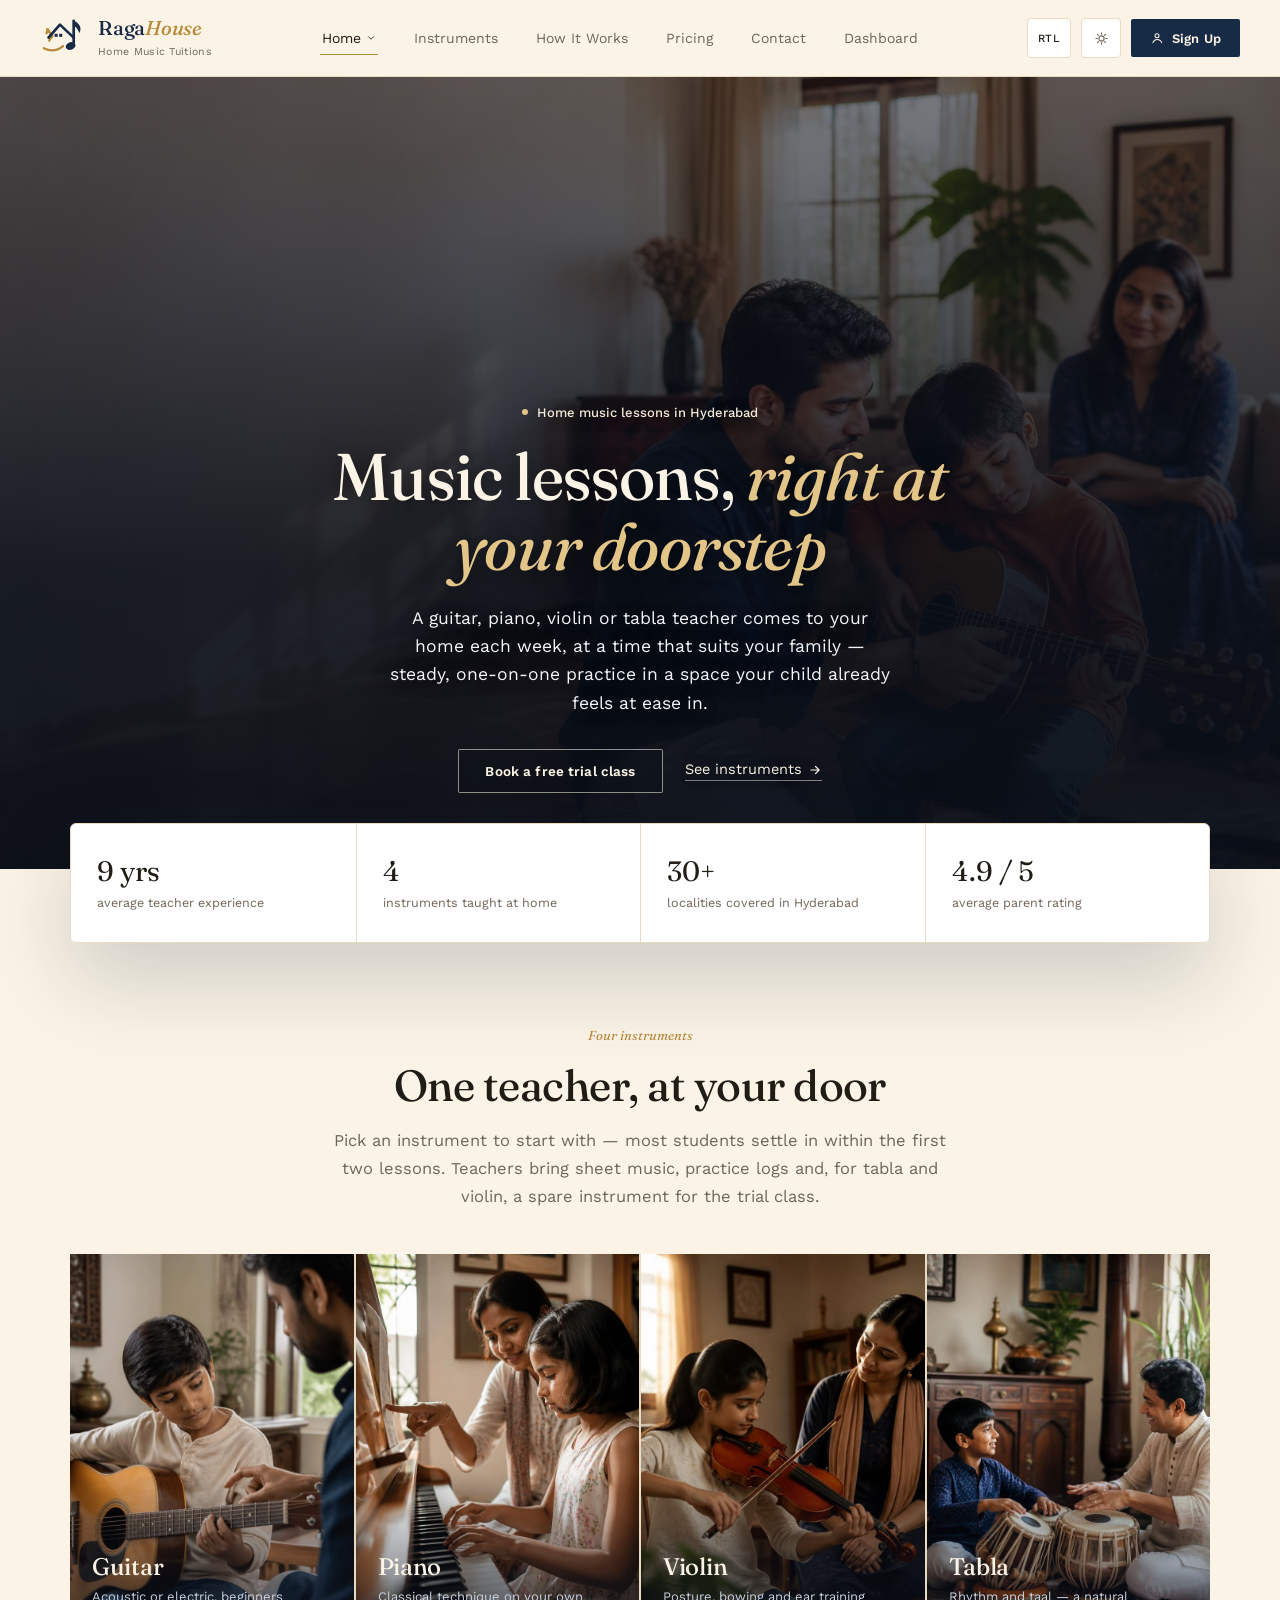
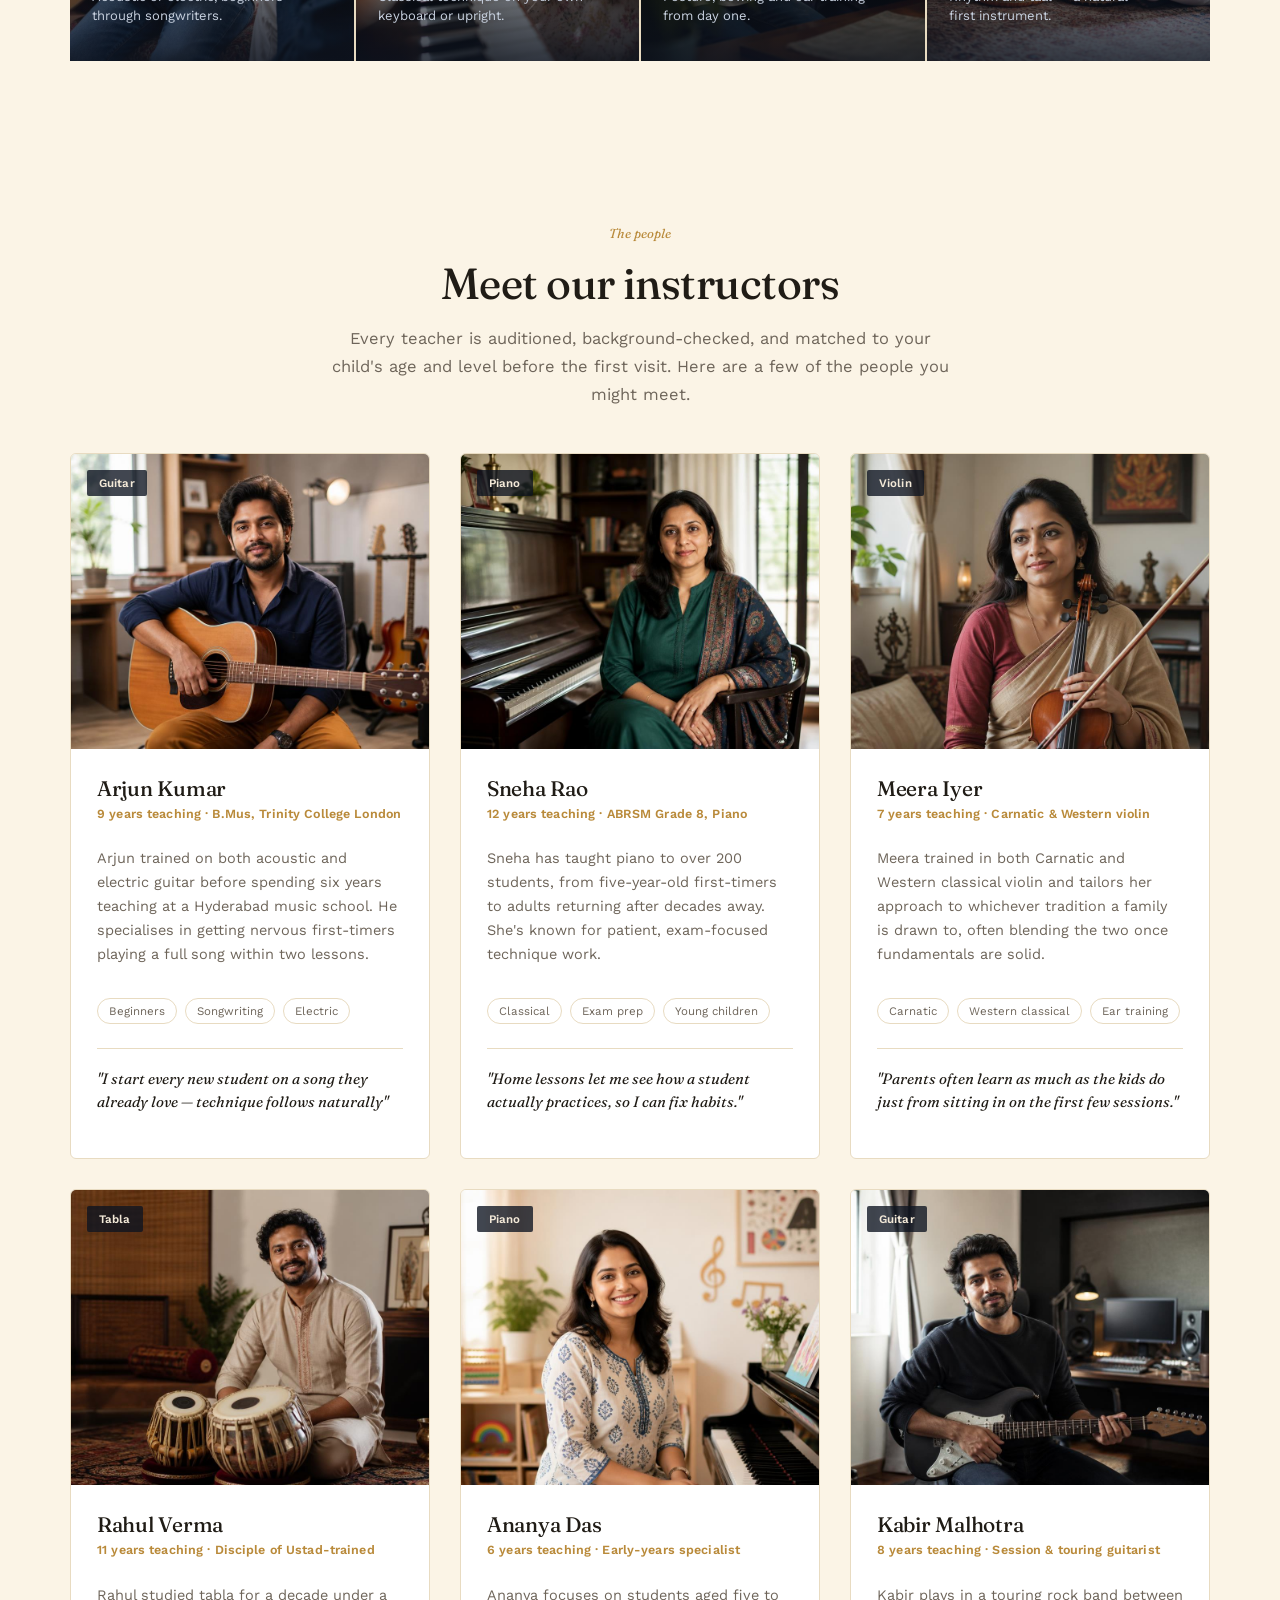
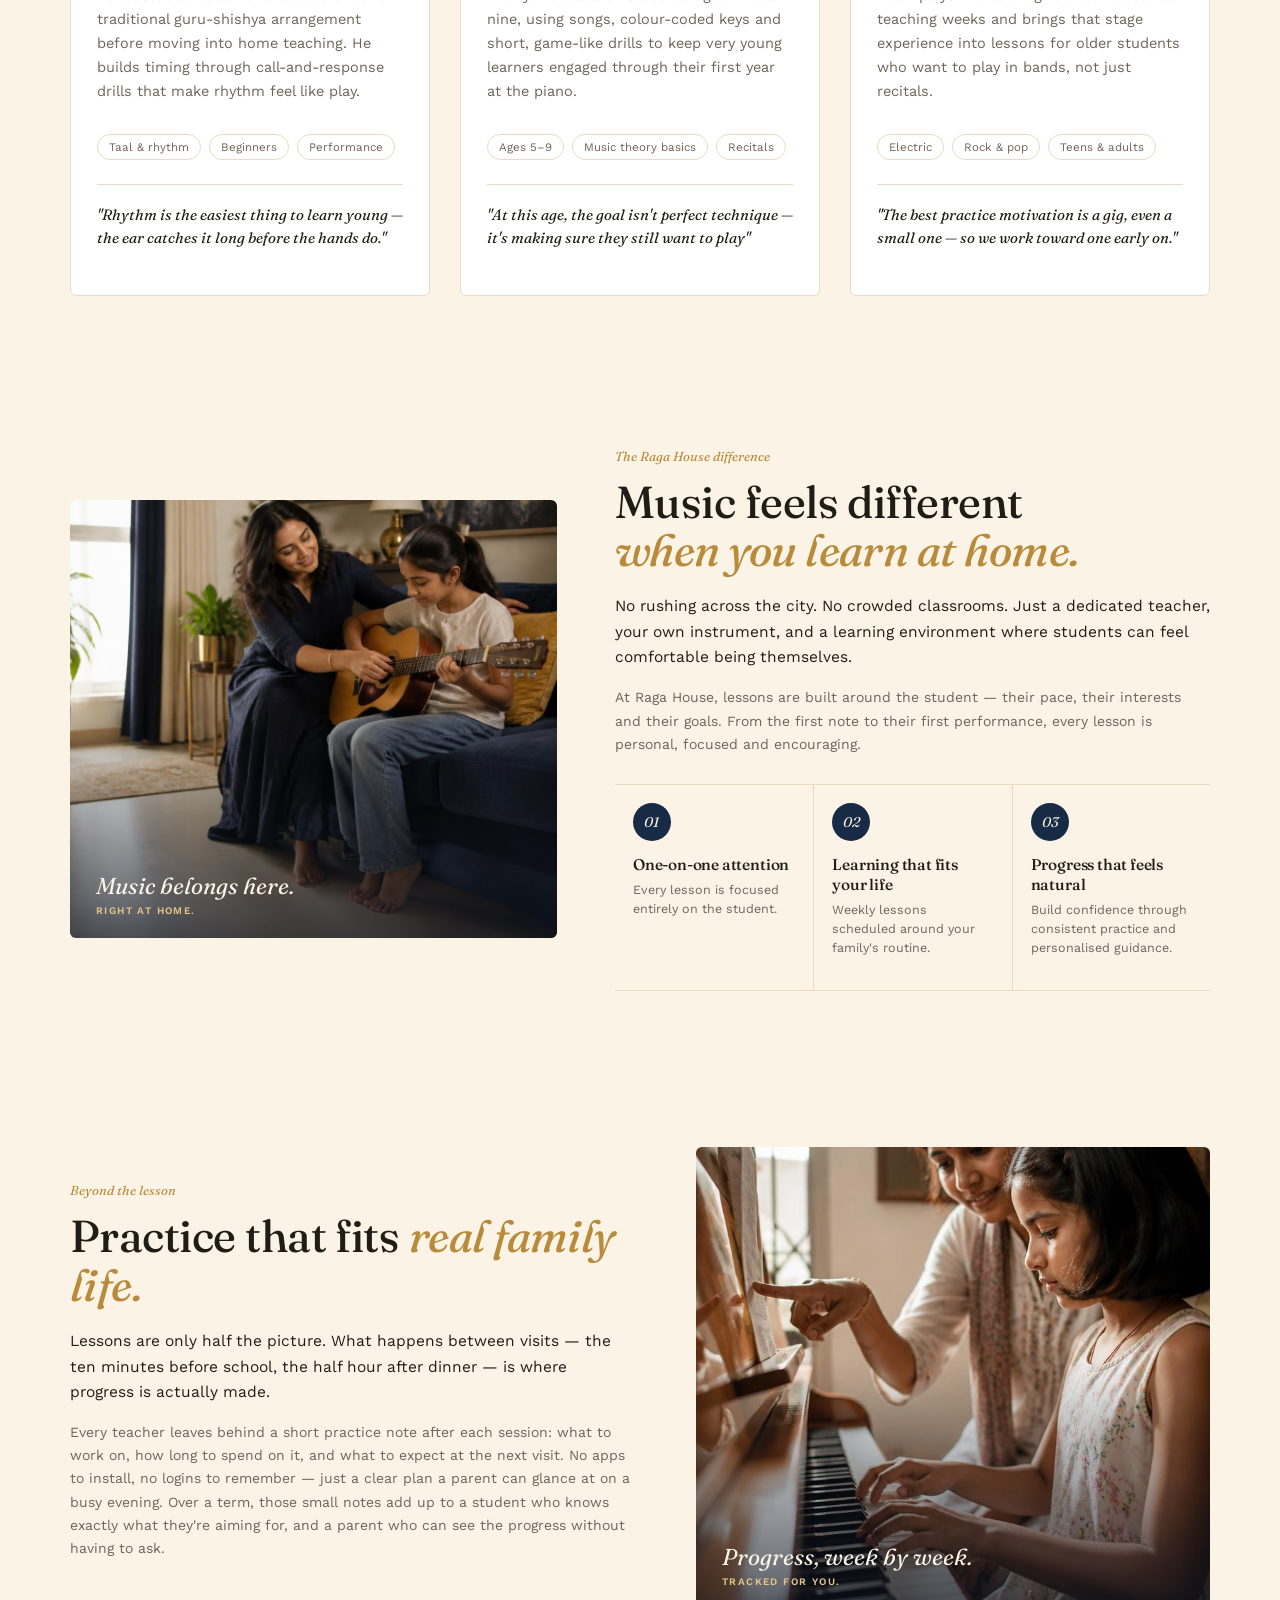
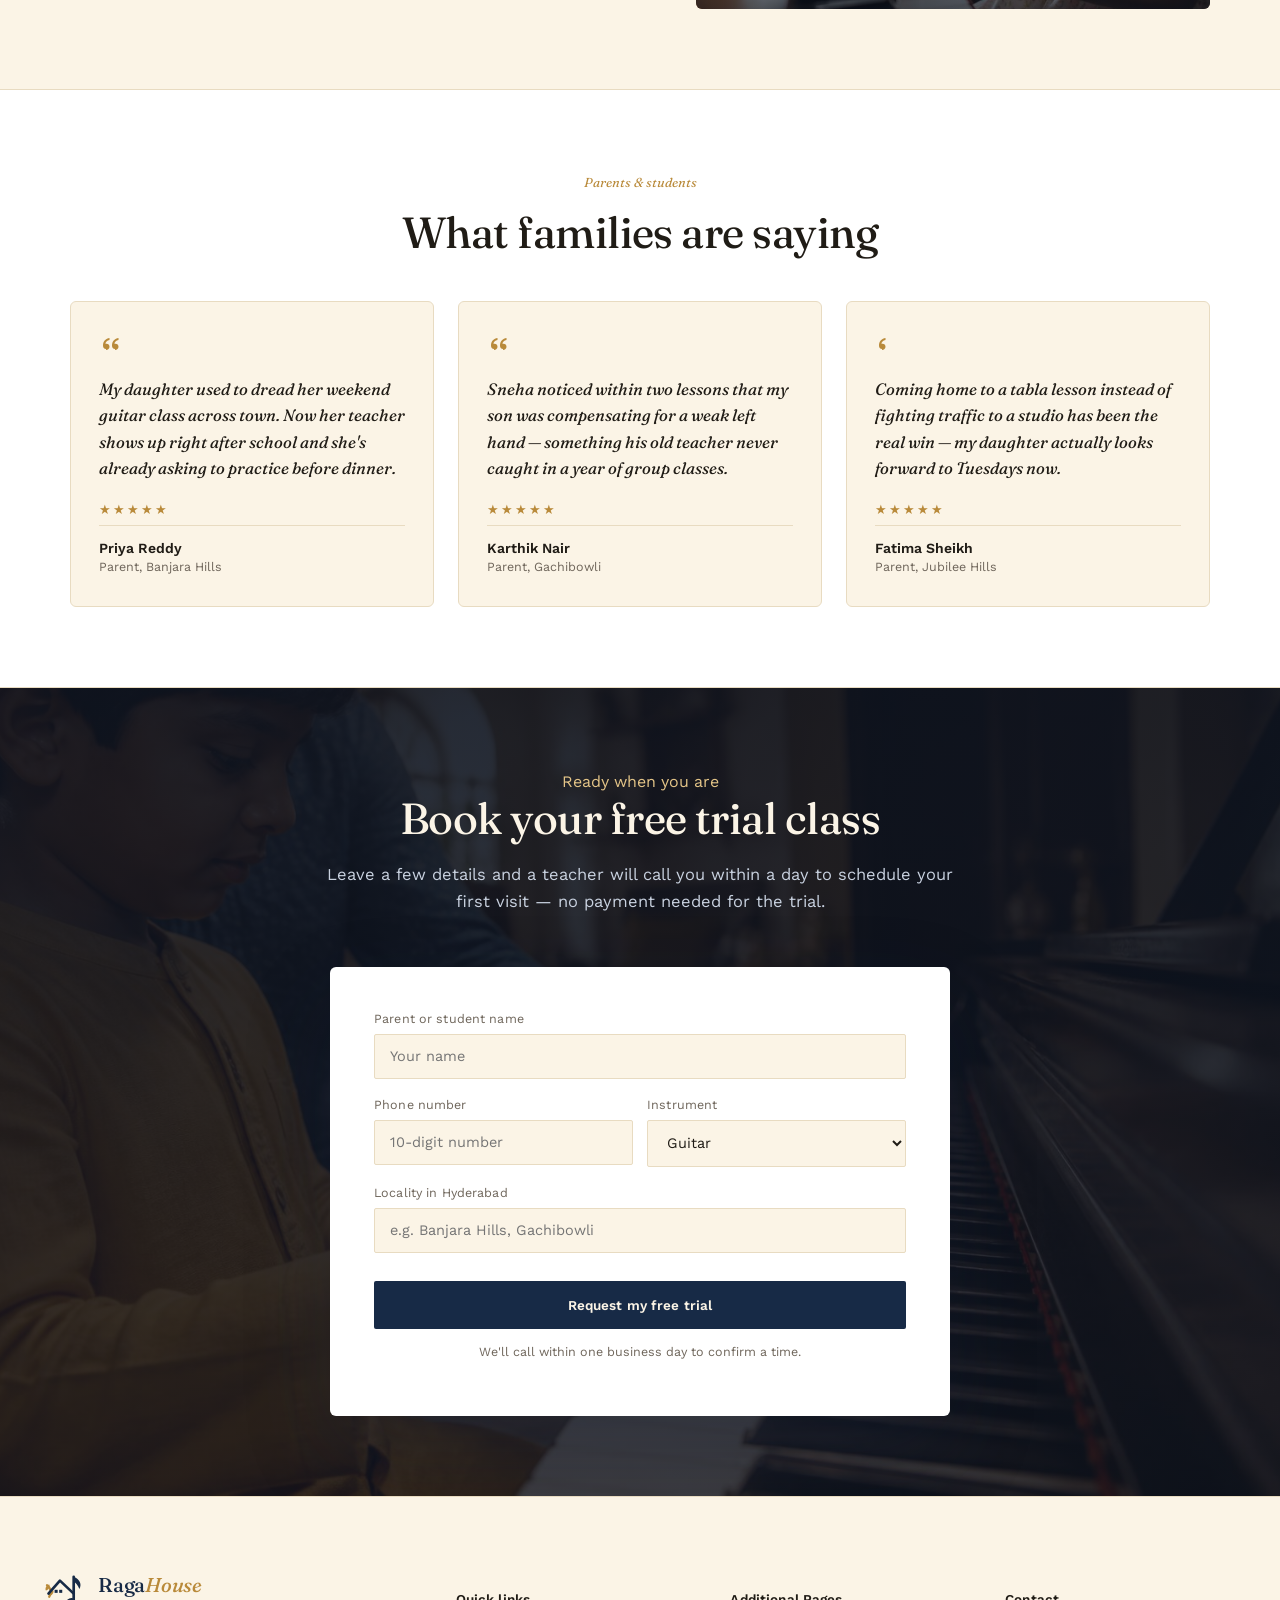
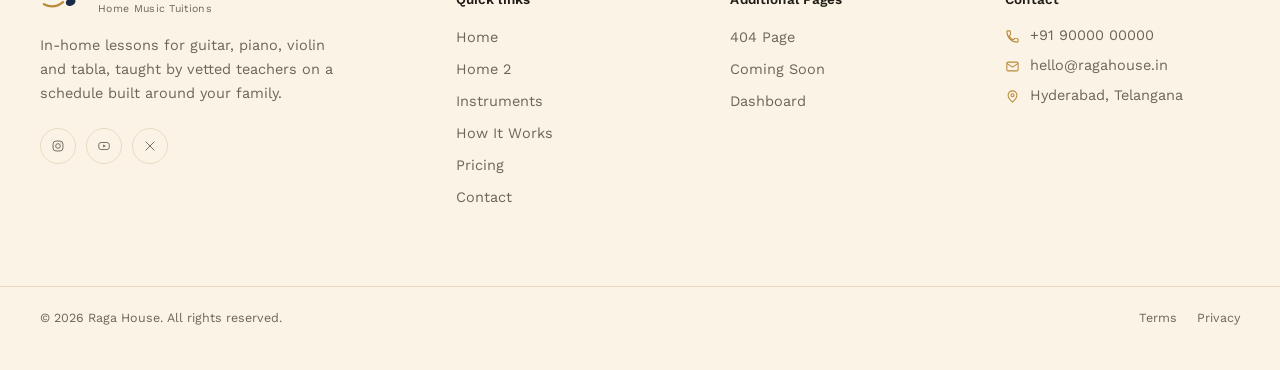
==== home/index.html @ 88575b13 "Add files via upload" ====
<!DOCTYPE html>
<html lang="en" dir="ltr" data-theme="light">
<head>
<meta charset="UTF-8">
<meta name="viewport" content="width=device-width, initial-scale=1.0">
<title>Raga House — Music Lessons, Right at Your Doorstep</title>
<meta name="description" content="Guitar, piano, violin and tabla lessons taught by vetted teachers, right at your home in Hyderabad.">
<link rel="preconnect" href="https://fonts.googleapis.com">
<link rel="preconnect" href="https://fonts.gstatic.com" crossorigin>
<link href="https://fonts.googleapis.com/css2?family=Fraunces:ital,opsz,wght@0,9..144,400;0,9..144,460;0,9..144,500;0,9..144,600;1,9..144,400;1,9..144,500&family=Work+Sans:wght@400;500;600;700&display=swap" rel="stylesheet">
<link rel="stylesheet" href="style.css">
<link rel="icon" href="data:image/svg+xml,%3Csvg xmlns='http://www.w3.org/2000/svg' viewBox='0 0 120 110'%3E%3Cpath d='M10 82c20 10 38 4 50-6' stroke='%23B98A3A' stroke-width='6' fill='none' stroke-linecap='round'/%3E%3Cpath d='M24 62c7-11 4-22-6-30' stroke='%23B98A3A' stroke-width='6' fill='none' stroke-linecap='round'/%3E%3Cpath d='M15 46c7-2 12-9 9-16-7 2-12 9-9 16z' fill='%23B98A3A'/%3E%3Cpath d='M24 60c7-1 12-7 11-14-7 1-12 7-11 14z' fill='%23B98A3A'/%3E%3Cpath d='M22 54 L52 20 L52 20' stroke='%23172A46' stroke-width='7' fill='none' stroke-linecap='round' stroke-linejoin='round'/%3E%3Cpath d='M52 20 L88 54' stroke='%23172A46' stroke-width='7' fill='none' stroke-linecap='round' stroke-linejoin='round'/%3E%3Cpath d='M88 10 V70' stroke='%23172A46' stroke-width='7' stroke-linecap='round'/%3E%3Cpath d='M88 10c16 7 22 19 15 32-4-11-11-18-15-20z' fill='%23172A46'/%3E%3Cellipse cx='80' cy='76' rx='13' ry='10' fill='%23172A46' transform='rotate(-20 80 76)'/%3E%3Crect x='38' y='44' width='8' height='8' fill='%23172A46'/%3E%3Crect x='50' y='44' width='8' height='8' fill='%23172A46'/%3E%3C/svg%3E">
</head>
<body>

<header class="site">
  <div class="wrap nav-row">
    <a href="../home/index.html" class="brand">
      <span class="brand-mark" aria-hidden="true">
        <svg viewBox="0 0 120 110" fill="none">
          <path d="M10 82c20 10 38 4 50-6" stroke="var(--logo-gold)" stroke-width="6" fill="none" stroke-linecap="round"/>
          <path d="M24 62c7-11 4-22-6-30" stroke="var(--logo-gold)" stroke-width="6" fill="none" stroke-linecap="round"/>
          <path d="M15 46c7-2 12-9 9-16-7 2-12 9-9 16z" fill="var(--logo-gold)"/>
          <path d="M24 60c7-1 12-7 11-14-7 1-12 7-11 14z" fill="var(--logo-gold)"/>
          <path d="M22 54 L52 20 L88 54" stroke="var(--logo-ink)" stroke-width="7" fill="none" stroke-linecap="round" stroke-linejoin="round"/>
          <path d="M88 10 V70" stroke="var(--logo-ink)" stroke-width="7" stroke-linecap="round"/>
          <path d="M88 10c16 7 22 19 15 32-4-11-11-18-15-20z" fill="var(--logo-ink)"/>
          <ellipse cx="80" cy="76" rx="13" ry="10" fill="var(--logo-ink)" transform="rotate(-20 80 76)"/>
          <rect x="38" y="44" width="8" height="8" fill="var(--logo-ink)"/>
          <rect x="50" y="44" width="8" height="8" fill="var(--logo-ink)"/>
        </svg>
      </span>
      <span class="brand-text">
        <span class="logo-word">Raga<em>House</em></span><br>
        <span class="brand-sub">Home Music Tuitions</span>
      </span>
    </a>

    <nav class="primary">
      <div class="nav-item">
        <a href="../home/index.html" class="active">Home
          <svg class="caret" viewBox="0 0 24 24" fill="none" stroke="currentColor" stroke-width="2"><path d="M6 9l6 6 6-6" stroke-linecap="round" stroke-linejoin="round"/></svg>
        </a>
        <div class="dropdown">
          <a href="../home/index.html" aria-current="page">Home 1</a>
          <a href="../home2/home-2.html">Home 2</a>
        </div>
      </div>
      <a href="../instruments/instruments.html">Instruments</a>
      <a href="../how-it-works/how-it-works.html">How It Works</a>
      <a href="../pricing/pricing.html">Pricing</a>
      <a href="../contact/contact.html">Contact</a>
      <a href="../dashboard/dashboard.html">Dashboard</a>
    </nav>

    <div class="nav-actions">
      <button class="btn btn-outline btn-sm" id="dir-toggle" aria-label="Toggle text direction">RTL</button>
      <button class="icon-btn" id="theme-toggle" aria-label="Toggle dark mode">
        <svg class="sun" viewBox="0 0 24 24" fill="none" stroke="currentColor" stroke-width="1.7"><circle cx="12" cy="12" r="4.2"/><path d="M12 3v2.2M12 18.8V21M21 12h-2.2M5.2 12H3M18.4 5.6l-1.5 1.5M7.1 16.9l-1.5 1.5M18.4 18.4l-1.5-1.5M7.1 7.1L5.6 5.6" stroke-linecap="round"/></svg>
        <svg class="moon" viewBox="0 0 24 24" fill="none" stroke="currentColor" stroke-width="1.7"><path d="M20 14.5A8.5 8.5 0 1 1 9.5 4a7 7 0 0 0 10.5 10.5z" stroke-linejoin="round"/></svg>
      </button>
      <a href="../signup/signup.html" class="btn btn-primary btn-sm desktop-only">
        <svg viewBox="0 0 24 24" fill="none" stroke="currentColor" stroke-width="1.8"><circle cx="12" cy="8" r="3.4"/><path d="M5 20c1.4-3.6 4.2-5.4 7-5.4S18.6 16.4 20 20" stroke-linecap="round"/></svg>
        <span class="btn-label">Sign Up</span>
      </a>
      <button class="menu-toggle" id="menu-toggle" aria-label="Open menu">
        <svg viewBox="0 0 24 24" fill="none" stroke="currentColor" stroke-width="1.6"><path d="M3 6h18M3 12h18M3 18h18" stroke-linecap="round"/></svg>
      </button>
    </div>
  </div>

  <div class="mobile-panel" id="mobile-panel">
    <details class="mobile-dropdown">
      <summary>Home</summary>
      <a href="../home/index.html">Home 1</a>
      <a href="../home2/home-2.html">Home 2</a>
    </details>
    
    <a href="../instruments/instruments.html">Instruments</a>
    <a href="../how-it-works/how-it-works.html">How It Works</a>
    <a href="../pricing/pricing.html">Pricing</a>
    <a href="../contact/contact.html">Contact</a>
    <a href="../dashboard/dashboard.html">Dashboard</a>
    <a href="../signup/signup.html" class="btn btn-primary btn-sm mobile-signup-btn">
      <svg viewBox="0 0 24 24" fill="none" stroke="currentColor" stroke-width="1.8"><circle cx="12" cy="8" r="3.4"/><path d="M5 20c1.4-3.6 4.2-5.4 7-5.4S18.6 16.4 20 20" stroke-linecap="round"/></svg>
      <span class="btn-label">Sign Up</span>
    </a>
  </div>
</header>


<section class="hero" id="top">
  <div class="hero-frame">
    <img src="images/raga-hero.jpg" alt="Music teacher giving a home lesson">
    <div class="hero-copy">
      <div class="wrap">
        <p class="eyebrow-note"><span class="dot"></span>Home music lessons in Hyderabad</p>
        <h1>Music lessons, <em>right at your doorstep</em></h1>
        <p class="lead">A guitar, piano, violin or tabla teacher comes to your home each week, at a time that suits your family — steady, one-on-one practice in a space your child already feels at ease in.</p>
        <div class="hero-ctas">
          <a href="../contact/contact.html" class="btn btn-ghost">Book a free trial class</a>
          <a href="../instruments/instruments.html" class="link-under">See instruments
            <svg viewBox="0 0 24 24" fill="none" stroke="currentColor" stroke-width="2"><path d="M5 12h14M13 6l6 6-6 6" stroke-linecap="round" stroke-linejoin="round"/></svg>
          </a>
        </div>
      </div>
    </div>
  </div>

  <div class="stats-float-wrap wrap">
    <div class="stats-float">
      <div class="stat"><div class="num">9 yrs</div><div class="lbl">average teacher experience</div></div>
      <div class="stat"><div class="num">4</div><div class="lbl">instruments taught at home</div></div>
      <div class="stat"><div class="num">30+</div><div class="lbl">localities covered in Hyderabad</div></div>
      <div class="stat"><div class="num">4.9 / 5</div><div class="lbl">average parent rating</div></div>
    </div>
  </div>
</section>


<section class="section" id="instruments">
  <div class="wrap">
    <div class="section-head center">
      <span class="eyebrow">Four instruments</span>
      <h2>One teacher, at your door</h2>
      <p>Pick an instrument to start with — most students settle in within the first two lessons. Teachers bring sheet music, practice logs and, for tabla and violin, a spare instrument for the trial class.</p>
    </div>

    <div class="instruments-grid">
      <a href="../instruments/instrument-detail.html#guitar" class="inst-card">
        <img src="images/raga-guitar.jpg" alt="Acoustic guitar lesson at home">
        <span class="inst-tag"></span>
        <span class="inst-name">
          <h3>Guitar</h3>
          <p>Acoustic or electric, beginners through songwriters.</p>
        </span>
      </a>
      <a href="../instruments/instrument-detail.html#piano" class="inst-card">
        <img src="images/raga-piano.jpg" alt="Piano keys during a home lesson">
        <span class="inst-tag"></span>
        <span class="inst-name">
          <h3>Piano</h3>
          <p>Classical technique on your own keyboard or upright.</p>
        </span>
      </a>
      <a href="../instruments/instrument-detail.html#violin" class="inst-card">
        <img src="images/raga-violin.jpg" alt="Violin and bow, home lesson setup">
        <span class="inst-tag"></span>
        <span class="inst-name">
          <h3>Violin</h3>
          <p>Posture, bowing and ear training from day one.</p>
        </span>
      </a>
      <a href="../instruments/instrument-detail.html#tabla" class="inst-card">
        <img src="images/raga-tabla.jpg" alt="Tabla drums, home lesson setup">
        <span class="inst-tag"></span>
        <span class="inst-name">
          <h3>Tabla</h3>
          <p>Rhythm and taal — a natural first instrument.</p>
        </span>
      </a>
    </div>
  </div>
</section>


<section class="section" id="teachers">
  <div class="wrap">
    <div class="section-head center">
      <span class="eyebrow">The people</span>
      <h2>Meet our instructors</h2>
      <p>Every teacher is auditioned, background-checked, and matched to your child's age and level before the first visit. Here are a few of the people you might meet.</p>
    </div>

    <div class="teacher-grid">
      <div class="teacher-card">
        <div class="teacher-photo">
          <img src="images/raga-teacher-1.jpg" alt="Portrait of Arjun Kumar, guitar teacher">
          <span class="teacher-tag">Guitar</span>
        </div>
        <div class="teacher-body">
          <h3>Arjun Kumar</h3>
          <p class="teacher-role">9 years teaching · B.Mus, Trinity College London</p>
          <p class="teacher-bio">Arjun trained on both acoustic and electric guitar before spending six years teaching at a Hyderabad music school. He specialises in getting nervous first-timers playing a full song within two lessons.</p>
          <div class="teacher-tags"><span>Beginners</span><span>Songwriting</span><span>Electric</span></div>
          <p class="teacher-quote">"I start every new student on a song they already love — technique follows naturally"</p>
        </div>
      </div>

      <div class="teacher-card">
        <div class="teacher-photo">
          <img src="images/raga-teacher-2.jpg" alt="Portrait of Sneha Rao, piano teacher">
          <span class="teacher-tag">Piano</span>
        </div>
        <div class="teacher-body">
          <h3>Sneha Rao</h3>
          <p class="teacher-role">12 years teaching · ABRSM Grade 8, Piano</p>
          <p class="teacher-bio">Sneha has taught piano to over 200 students, from five-year-old first-timers to adults returning after decades away. She's known for patient, exam-focused technique work.</p>
          <div class="teacher-tags"><span>Classical</span><span>Exam prep</span><span>Young children</span></div>
          <p class="teacher-quote">"Home lessons let me see how a student actually practices, so I can fix habits."</p>
        </div>
      </div>

      <div class="teacher-card">
        <div class="teacher-photo">
          <img src="images/raga-teacher-3.jpg" alt="Portrait of Meera Iyer, violin teacher">
          <span class="teacher-tag">Violin</span>
        </div>
        <div class="teacher-body">
          <h3>Meera Iyer</h3>
          <p class="teacher-role">7 years teaching · Carnatic &amp; Western violin</p>
          <p class="teacher-bio">Meera trained in both Carnatic and Western classical violin and tailors her approach to whichever tradition a family is drawn to, often blending the two once fundamentals are solid.</p>
          <div class="teacher-tags"><span>Carnatic</span><span>Western classical</span><span>Ear training</span></div>
          <p class="teacher-quote">"Parents often learn as much as the kids do just from sitting in on the first few sessions."</p>
        </div>
      </div>

      <div class="teacher-card">
        <div class="teacher-photo">
          <img src="images/raga-teacher-4.jpg" alt="Portrait of Rahul Verma, tabla teacher">
          <span class="teacher-tag">Tabla</span>
        </div>
        <div class="teacher-body">
          <h3>Rahul Verma</h3>
          <p class="teacher-role">11 years teaching · Disciple of Ustad-trained</p>
          <p class="teacher-bio">Rahul studied tabla for a decade under a traditional guru-shishya arrangement before moving into home teaching. He builds timing through call-and-response drills that make rhythm feel like play.</p>
          <div class="teacher-tags"><span>Taal &amp; rhythm</span><span>Beginners</span><span>Performance</span></div>
          <p class="teacher-quote">"Rhythm is the easiest thing to learn young — the ear catches it long before the hands do."</p>
        </div>
      </div>

      <div class="teacher-card">
        <div class="teacher-photo">
          <img src="images/raga-teacher-5.jpg" alt="Portrait of Ananya Das, piano teacher">
          <span class="teacher-tag">Piano</span>
        </div>
        <div class="teacher-body">
          <h3>Ananya Das</h3>
          <p class="teacher-role">6 years teaching · Early-years specialist</p>
          <p class="teacher-bio">Ananya focuses on students aged five to nine, using songs, colour-coded keys and short, game-like drills to keep very young learners engaged through their first year at the piano.</p>
          <div class="teacher-tags"><span>Ages 5–9</span><span>Music theory basics</span><span>Recitals</span></div>
          <p class="teacher-quote">"At this age, the goal isn't perfect technique — it's making sure they still want to play"</p>
        </div>
      </div>

      <div class="teacher-card">
        <div class="teacher-photo">
          <img src="images/raga-teacher-6.jpg" alt="Portrait of Kabir Malhotra, guitar teacher">
          <span class="teacher-tag">Guitar</span>
        </div>
        <div class="teacher-body">
          <h3>Kabir Malhotra</h3>
          <p class="teacher-role">8 years teaching · Session &amp; touring guitarist</p>
          <p class="teacher-bio">Kabir plays in a touring rock band between teaching weeks and brings that stage experience into lessons for older students who want to play in bands, not just recitals.</p>
          <div class="teacher-tags"><span>Electric</span><span>Rock &amp; pop</span><span>Teens &amp; adults</span></div>
          <p class="teacher-quote">"The best practice motivation is a gig, even a small one — so we work toward one early on."</p>
        </div>
      </div>
    </div>
  </div>
</section>


<section class="difference-section" id="about">
  <div class="wrap">
    <div class="difference-grid">

      
      <div class="difference-image">
        <img
          src="images/raga-house-difference.jpg"
          alt="Music lesson at home"
        >

        <div class="difference-image-caption">
          <span>Music belongs here.</span>
          <small>RIGHT AT HOME.</small>
        </div>
      </div>

      
      <div class="difference-content">

        <span class="eyebrow">
          The Raga House difference
        </span>

        <h2>
          Music feels different
          <em>when you learn at home.</em>
        </h2>

        <p class="difference-intro">
          No rushing across the city. No crowded classrooms. Just a dedicated
          teacher, your own instrument, and a learning environment where
          students can feel comfortable being themselves.
        </p>

        <p class="difference-text">
          At Raga House, lessons are built around the student — their pace,
          their interests and their goals. From the first note to their first
          performance, every lesson is personal, focused and encouraging.
        </p>

        
        <div class="difference-points">

          <div class="difference-point">
            <span class="difference-number">01</span>

            <div>
              <h3>One-on-one attention</h3>
              <p>
                Every lesson is focused entirely on the student.
              </p>
            </div>
          </div>

          <div class="difference-point">
            <span class="difference-number">02</span>

            <div>
              <h3>Learning that fits your life</h3>
              <p>
                Weekly lessons scheduled around your family's routine.
              </p>
            </div>
          </div>

          <div class="difference-point">
            <span class="difference-number">03</span>

            <div>
              <h3>Progress that feels natural</h3>
              <p>
                Build confidence through consistent practice and
                personalised guidance.
              </p>
            </div>
          </div>

        </div>

      </div>

    </div>
  </div>
</section>


<section class="section story-section">
  <div class="wrap">
    <div class="story-grid">

      
      <div class="story-content">
        <span class="eyebrow">Beyond the lesson</span>
        <h2>Practice that fits <em>real family life.</em></h2>
        <p class="story-intro">
          Lessons are only half the picture. What happens between visits —
          the ten minutes before school, the half hour after dinner —
          is where progress is actually made.
        </p>
        <p class="story-text">
          Every teacher leaves behind a short practice note after each
          session: what to work on, how long to spend on it, and what to
          expect at the next visit. No apps to install, no logins to
          remember — just a clear plan a parent can glance at on a busy
          evening. Over a term, those small notes add up to a student who
          knows exactly what they're aiming for, and a parent who can see
          the progress without having to ask.
        </p>
      </div>

      
      <div class="story-image">
        <img
          src="images/raga-piano.jpg"
          alt="Student practicing piano at home between lessons"
        >
        <div class="story-image-caption">
          <span>Progress, week by week.</span>
          <small>TRACKED FOR YOU.</small>
        </div>
      </div>

    </div>
  </div>
</section>


<section class="section testimonial-section">
  <div class="wrap">
    <div class="section-head center">
      <span class="eyebrow">Parents &amp; students</span>
      <h2>What families are saying</h2>
    </div>
    <div class="testimonial-grid">
      <div class="testimonial-card">
        <svg class="quote" viewBox="0 0 24 24" fill="currentColor"><path d="M7 15c-2 0-3-1.5-3-3.5C4 7 7 4.5 10.5 4v2C8 6.5 6.5 8 6.5 10c.3-.15.7-.2 1-.2 1.8 0 3 1.3 3 3 0 1.9-1.5 3.2-3.5 3.2zm9 0c-2 0-3-1.5-3-3.5 0-4.5 3-7 6.5-7.5v2c-2.5.5-4 2-4 4 .3-.15.7-.2 1-.2 1.8 0 3 1.3 3 3 0 1.9-1.5 3.2-3.5 3.2z"/></svg>
        <blockquote>My daughter used to dread her weekend guitar class across town. Now her teacher shows up right after school and she's already asking to practice before dinner.</blockquote>
        <div class="testimonial-stars">★★★★★</div>
        <cite>Priya Reddy<span>Parent, Banjara Hills</span></cite>
      </div>
      <div class="testimonial-card">
        <svg class="quote" viewBox="0 0 24 24" fill="currentColor"><path d="M7 15c-2 0-3-1.5-3-3.5C4 7 7 4.5 10.5 4v2C8 6.5 6.5 8 6.5 10c.3-.15.7-.2 1-.2 1.8 0 3 1.3 3 3 0 1.9-1.5 3.2-3.5 3.2zm9 0c-2 0-3-1.5-3-3.5 0-4.5 3-7 6.5-7.5v2c-2.5.5-4 2-4 4 .3-.15.7-.2 1-.2 1.8 0 3 1.3 3 3 0 1.9-1.5 3.2-3.5 3.2z"/></svg>
        <blockquote>Sneha noticed within two lessons that my son was compensating for a weak left hand — something his old teacher never caught in a year of group classes.</blockquote>
        <div class="testimonial-stars">★★★★★</div>
        <cite>Karthik Nair<span>Parent, Gachibowli</span></cite>
      </div>
      <div class="testimonial-card">
        <svg class="quote" viewBox="0 0 24 24" fill="currentColor"><path d="M7 15c-2 0-3-1.5-3-3.5C4 7 7 4.5 10.5 4v2C8 6.5 6.5 8 6.5 10c.3-.15.7-.2 1-.2 1.8 0 3 1.3 3 3 0 1.9-1.5 3.2-3.5 3.2z"/></svg>
        <blockquote>Coming home to a tabla lesson instead of fighting traffic to a studio has been the real win — my daughter actually looks forward to Tuesdays now.</blockquote>
        <div class="testimonial-stars">★★★★★</div>
        <cite>Fatima Sheikh<span>Parent, Jubilee Hills</span></cite>
      </div>
    </div>
  </div>
</section>


<section class="section trial-section" id="trial">
  <div class="bg-photo"><img src="images/raga-trial-cinematic.jpg" alt="Close-up of hands on a piano keyboard"></div>
  <div class="wrap">
    <div class="trial-head">
      <span class="eyebrow">Ready when you are</span>
      <h2>Book your free trial class</h2>
      <p>Leave a few details and a teacher will call you within a day to schedule your first visit — no payment needed for the trial.</p>
    </div>

    <form class="trial-form">
      <div class="form-row">
        <label for="name">Parent or student name</label>
        <input id="name" type="text" placeholder="Your name" required>
      </div>
      <div class="form-two">
        <div class="form-row">
          <label for="phone">Phone number</label>
          <input id="phone" type="tel" placeholder="10-digit number" required>
        </div>
        <div class="form-row">
          <label for="instrument">Instrument</label>
          <select id="instrument">
            <option>Guitar</option>
            <option>Piano</option>
            <option>Violin</option>
            <option>Tabla</option>
          </select>
        </div>
      </div>
      <div class="form-row">
        <label for="area">Locality in Hyderabad</label>
        <input id="area" type="text" placeholder="e.g. Banjara Hills, Gachibowli">
      </div>
      <button type="submit" class="btn btn-primary">Request my free trial</button>
      <p class="form-fine">We'll call within one business day to confirm a time.</p>
    </form>
  </div>
</section>

<footer class="site">
  <div class="wrap footer-grid">
    <div class="footer-brand">
      <a href="../home/index.html" class="brand">
        <span class="brand-mark" aria-hidden="true">
          <svg viewBox="0 0 120 110" fill="none">
            <path d="M10 82c20 10 38 4 50-6" stroke="var(--logo-gold)" stroke-width="6" fill="none" stroke-linecap="round"/>
            <path d="M24 62c7-11 4-22-6-30" stroke="var(--logo-gold)" stroke-width="6" fill="none" stroke-linecap="round"/>
            <path d="M15 46c7-2 12-9 9-16-7 2-12 9-9 16z" fill="var(--logo-gold)"/>
            <path d="M24 60c7-1 12-7 11-14-7 1-12 7-11 14z" fill="var(--logo-gold)"/>
            <path d="M22 54 L52 20 L88 54" stroke="var(--logo-ink)" stroke-width="7" fill="none" stroke-linecap="round" stroke-linejoin="round"/>
            <path d="M88 10 V70" stroke="var(--logo-ink)" stroke-width="7" stroke-linecap="round"/>
            <path d="M88 10c16 7 22 19 15 32-4-11-11-18-15-20z" fill="var(--logo-ink)"/>
            <ellipse cx="80" cy="76" rx="13" ry="10" fill="var(--logo-ink)" transform="rotate(-20 80 76)"/>
            <rect x="38" y="44" width="8" height="8" fill="var(--logo-ink)"/>
            <rect x="50" y="44" width="8" height="8" fill="var(--logo-ink)"/>
          </svg>
        </span>
        <span class="brand-text">
          <span class="logo-word">Raga<em>House</em></span><br>
          <span class="brand-sub">Home Music Tuitions</span>
        </span>
      </a>
      <p class="footer-desc" style="margin-top:18px;">In-home lessons for guitar, piano, violin and tabla, taught by vetted teachers on a schedule built around your family.</p>
      <div class="socials">
        <a href="#" aria-label="Instagram"><svg viewBox="0 0 24 24" fill="none" stroke="currentColor" stroke-width="1.6"><rect x="3.5" y="3.5" width="17" height="17" rx="5"/><circle cx="12" cy="12" r="4"/><circle cx="17" cy="7" r="0.8" fill="currentColor" stroke="none"/></svg></a>
        <a href="#" aria-label="YouTube"><svg viewBox="0 0 24 24" fill="none" stroke="currentColor" stroke-width="1.6"><rect x="3" y="6" width="18" height="12" rx="4"/><path d="M10.5 9.5l5 2.5-5 2.5z" fill="currentColor" stroke="none"/></svg></a>
        <a href="#" aria-label="X"><svg viewBox="0 0 24 24" fill="none" stroke="currentColor" stroke-width="1.6"><path d="M5 5l14 14M19 5L5 19" stroke-linecap="round"/></svg></a>
      </div>
    </div>

    <div class="footer-col">
      <h4>Quick links</h4>
      <ul>
        <li><a href="../home/index.html">Home</a></li>
        <li><a href="../home2/home-2.html">Home 2</a></li>
        <li><a href="../instruments/instruments.html">Instruments</a></li>
        <li><a href="../how-it-works/how-it-works.html">How It Works</a></li>
        <li><a href="../pricing/pricing.html">Pricing</a></li>
        <li><a href="../contact/contact.html">Contact</a></li>
      </ul>
    </div>

    <div class="footer-col">
      <h4>Additional Pages</h4>
      <ul>
        <li><a href="../additional/404.html">404 Page</a></li>
        <li><a href="../additional/coming-soon.html">Coming Soon</a></li>
        <li><a href="../dashboard/dashboard.html">Dashboard</a></li>
      </ul>
    </div>

    <div class="footer-col">
      <h4>Contact</h4>
      <ul>
        <li class="contact-line">
          <svg viewBox="0 0 24 24" fill="none" stroke="currentColor" stroke-width="1.7"><path d="M6.6 10.8c1.4 2.8 3.8 5.2 6.6 6.6l2.2-2.2c.3-.3.7-.4 1-.2 1.1.4 2.3.6 3.5.6.6 0 1 .4 1 1V20c0 .6-.4 1-1 1C10.6 21 3 13.4 3 4c0-.6.4-1 1-1h3.4c.6 0 1 .4 1 1 0 1.2.2 2.4.6 3.5.1.4 0 .8-.2 1z"/></svg>
          +91 90000 00000
        </li>
        <li class="contact-line">
          <svg viewBox="0 0 24 24" fill="none" stroke="currentColor" stroke-width="1.7"><rect x="3" y="5" width="18" height="14" rx="2"/><path d="M3 7l9 6 9-6"/></svg>
          hello@ragahouse.in
        </li>
        <li class="contact-line">
          <svg viewBox="0 0 24 24" fill="none" stroke="currentColor" stroke-width="1.7"><path d="M12 21s-7-6.1-7-11a7 7 0 0114 0c0 4.9-7 11-7 11z"/><circle cx="12" cy="10" r="2.4"/></svg>
          Hyderabad, Telangana
        </li>
      </ul>
    </div>
  </div>

  <div class="wrap footer-bottom">
    <span>© 2026 Raga House. All rights reserved.</span>
    <div class="footer-bottom-links">
      <a href="../legal/terms.html">Terms</a>
      <a href="../legal/privacy.html">Privacy</a>
    </div>
  </div>
</footer>

<script src="script.js"></script>
</body>
</html>
---- home/style.css ----
/* =======================================================================
   RAGA HOUSE — Home Music Tuitions
   Premium editorial edition — Navy / Gold / Ivory
   ======================================================================= */

:root{
  --ink: #172A46;             
  --ink-hover: #223a5e;
  --ink-contrast: #FBF4E6;

  --gold: #B98A3A;            
  --gold-soft: #E4C588;
  --gold-hover: #A67A2F;

  --bg: #FBF4E6;              
  --surface: #FFFFFF;
  --border: #E8DBC1;
  --text: #201C16;
  --text-soft: #6E655A;

  --logo-ink: #172A46;
  --logo-gold: #B98A3A;

  --radius: 4px;
  --radius-lg: 6px;
  --shadow: 0 24px 60px rgba(23,42,70,.14);
  --shadow-lg: 0 36px 90px rgba(23,42,70,.20);
}

html[data-theme="dark"]{
  --ink: #E4C588;
  --ink-hover: #EFD9A2;
  --ink-contrast: #101B2D;

  --gold: #D8AE5F;
  --gold-soft: #EFD9A2;
  --gold-hover: #E4C588;

  --logo-ink: #FBF4E6;
  --logo-gold: #D8AE5F;

  --bg: #0E1826;
  --surface: #15233A;
  --border: #28374F;
  --text: #F3E9D8;
  --text-soft: #A9B3C4;

  --shadow: 0 24px 60px rgba(0,0,0,.5);
  --shadow-lg: 0 36px 90px rgba(0,0,0,.6);
}

*{ box-sizing: border-box; }
html{ scroll-behavior: smooth; }
body{
  margin:0; background: var(--bg); color: var(--text);
  font-family: 'Work Sans', sans-serif; -webkit-font-smoothing: antialiased;
  transition: background .25s ease, color .25s ease;
}
h1,h2,h3, .logo-word{ font-family: 'Fraunces', serif; font-weight: 480; margin: 0; letter-spacing: -0.012em; }
a{ color: inherit; text-decoration: none; }
ul{ list-style:none; margin:0; padding:0; }
img{ max-width:100%; display:block; }
button{ font-family: inherit; cursor:pointer; }
.wrap{ max-width: 1220px; margin: 0 auto; padding: 0 40px; }
a:focus-visible, button:focus-visible, input:focus-visible, select:focus-visible{
  outline: 2px solid var(--gold); outline-offset: 3px;
}
@media (prefers-reduced-motion: reduce){ *{ animation: none !important; transition: none !important; } }


header.site{ background: var(--bg); border-bottom: 1px solid var(--border); position: sticky; top: 0; z-index: 50; }
header.site .wrap, footer.site .wrap{ max-width: 1320px; }
.nav-row{ display:flex; align-items:center; justify-content:space-between; height: 76px; gap: 40px; }
.brand{ display:flex; align-items:center; gap: 12px; flex: none; }
.brand-mark{ width: 46px; height:42px; flex: none; display:flex; align-items:center; justify-content:center; }
.brand-mark svg{ width:100%; height:100%; }
.brand-text{ line-height:1.2; white-space: nowrap; }
.logo-word{ font-size: 20px; color: var(--logo-ink); white-space: nowrap; }
.logo-word em{ font-style: italic; color: var(--logo-gold); }
.brand-sub{ font-size: 10.5px; color: var(--text-soft); letter-spacing: 0.03em; white-space: nowrap; }

nav.primary{ display:flex; align-items:center; justify-content:center; gap: 34px; flex: 1 1 auto; min-width: 0; }
nav.primary > a{ font-size: 14px; color: var(--text-soft); padding: 6px 2px; position:relative; white-space: nowrap; }
nav.primary > a.active{ color: var(--text); }
nav.primary > a::after{ content:""; position:absolute; left:0; right:0; bottom:-3px; height:1px; background: var(--gold); transform: scaleX(0); transition: transform .2s ease; }
nav.primary > a:hover{ color: var(--text); }
nav.primary > a:hover::after, nav.primary > a.active::after{ transform: scaleX(1); }


.nav-item{ position:relative; padding-bottom: 14px; margin-bottom: -14px; flex: none; }
.nav-item > a{ display:inline-flex; align-items:center; gap: 5px; font-size: 14px; color: var(--text-soft); padding: 6px 2px; position:relative; white-space: nowrap; }
.nav-item > a.active{ color: var(--text); }
.nav-item > a::after{ content:""; position:absolute; left:0; right:0; bottom:-3px; height:1px; background: var(--gold); transform: scaleX(0); transition: transform .2s ease; }
.nav-item:hover > a, .nav-item:focus-within > a{ color: var(--text); }
.nav-item:hover > a::after, .nav-item:focus-within > a::after, .nav-item > a.active::after{ transform: scaleX(1); }
.nav-item .caret{ width: 10px; height: 10px; transition: transform .2s ease; flex: none; }
.nav-item:hover .caret, .nav-item:focus-within .caret{ transform: rotate(180deg); }
.dropdown{
  position:absolute; top: 100%; left:50%; transform: translateX(-50%) translateY(4px);
  min-width: 148px; background: var(--surface); border: 1px solid var(--border);
  border-radius: var(--radius); box-shadow: var(--shadow); padding: 6px;
  opacity:0; visibility:hidden; pointer-events:none;
  transition: opacity .16s ease, transform .16s ease; z-index: 60;
}
.nav-item:hover .dropdown, .nav-item:focus-within .dropdown{
  opacity:1; visibility:visible; pointer-events:auto; transform: translateX(-50%) translateY(0);
}
.dropdown a{ display:block; padding: 9px 14px; font-size: 13.5px; color: var(--text-soft); border-radius: 2px; }
.dropdown a:hover{ background: var(--bg); color: var(--gold); }

.nav-actions{ display:flex; align-items:center; gap: 10px; flex: none; }
.icon-btn{ width: 40px; height: 40px; border-radius: var(--radius); background: var(--surface); border: 1px solid var(--border); display:flex; align-items:center; justify-content:center; color: var(--text-soft); flex:none; transition: border-color .2s ease, color .2s ease; }
.icon-btn:hover{ border-color: var(--ink); color: var(--text); }
.icon-btn svg{ width:15px; height:15px; }
.icon-btn .moon{ display:none; }
html[data-theme="dark"] .icon-btn .sun{ display:none; }
html[data-theme="dark"] .icon-btn .moon{ display:block; }


#dir-toggle{
  width: 44px; height: 40px; padding: 0; flex: none;
  font-size: 11px; font-weight: 500; letter-spacing: .04em;
  border-radius: var(--radius);
}


.desktop-only{ display:inline-flex; }
@media (max-width: 1100px){
  .desktop-only{ display:none !important; }
}

.btn{ display:inline-flex; align-items:center; justify-content:center; gap:8px; border-radius: 2px; padding: 13px 26px; font-size: 13.5px; font-weight: 600; letter-spacing: .01em; border: 1px solid transparent; white-space: nowrap; transition: background .2s ease, color .2s ease, border-color .2s ease, transform .2s ease; }
.btn-primary{ background: var(--ink); color: var(--ink-contrast); }
.btn-primary:hover{ background: var(--ink-hover); }
.btn-sm{ height: 38px; padding: 0 18px; font-size: 13px; }
.btn-sm svg{ width:14px; height:14px; flex: none; }
.btn-outline{ background: var(--surface); color: var(--text); border-color: var(--border); }
.btn-outline:hover{ border-color: var(--gold); color: var(--gold); }
.btn-ghost{ background: rgba(10,15,24,.28); -webkit-backdrop-filter: blur(6px); backdrop-filter: blur(6px); color: #FBF4E6; border-color: rgba(251,244,230,.55); }
.btn-ghost:hover{ background: rgba(10,15,24,.42); border-color: #FBF4E6; }

.menu-toggle{ display:none; width: 38px; height:38px; border-radius: 50%; border: 1px solid var(--border); background: transparent; align-items:center; justify-content:center; }
.menu-toggle svg{ width:17px; height:17px; }
.mobile-panel{ display:none; flex-direction:column; gap: 2px; padding: 8px 40px 20px; border-top: 1px solid var(--border); background: var(--bg); }
.mobile-panel > a{ padding: 11px 4px; font-size: 15px; color: var(--text); border-bottom: 1px solid var(--border); }
.mobile-panel > a:last-child{ border-bottom: none; }
.mobile-panel > a:hover{ color: var(--gold); }

.mobile-dropdown{ border-bottom: 1px solid var(--border); }
.mobile-dropdown summary{ padding: 11px 4px; font-size: 15px; color: var(--text); list-style:none; display:flex; align-items:center; justify-content:space-between; cursor:pointer; }
.mobile-dropdown summary::-webkit-details-marker{ display:none; }
.mobile-dropdown summary::after{ content:""; width:9px; height:9px; border-inline-end: 1.6px solid var(--text-soft); border-bottom: 1.6px solid var(--text-soft); transform: rotate(45deg); transition: transform .18s ease; margin-inline-end:4px; }
.mobile-dropdown[open] summary::after{ transform: rotate(225deg); }
.mobile-dropdown a{ display:block; padding: 10px 4px 10px 18px; font-size: 14px; color: var(--text-soft); }
.mobile-dropdown a:hover{ color: var(--gold); }
.mobile-dropdown a:last-child{ padding-bottom: 14px; }


.mobile-panel .mobile-signup-btn{
  display:flex; align-items:center; justify-content:center; gap:8px;
  width:100%; margin-top:14px; padding:13px 18px; height:auto;
  border-bottom:none; border-radius: var(--radius);
  background: var(--ink); color: var(--ink-contrast);
}
.mobile-panel .mobile-signup-btn:hover{ background: var(--ink-hover); color: var(--ink-contrast); }


.hero{ position: relative; }
.hero-frame{ position: relative; height: 88vh; min-height: 560px; max-height: 820px; overflow: hidden; }
.hero-frame img{ width:100%; height:100%; object-fit: cover; }
.hero-frame::before{ content:""; position:absolute; inset:0; background: rgba(10,15,24,.32); }
.hero-frame::after{ content:""; position:absolute; inset:0; background: linear-gradient(180deg, rgba(10,15,24,.30) 0%, rgba(10,15,24,.55) 30%, rgba(10,15,24,.86) 62%, rgba(10,15,24,.94) 100%); }
.hero-copy{ position:absolute; inset-inline-start:0; inset-inline-end:0; bottom: 0; padding: 0 0 76px; color: #FBF4E6; text-align: center; z-index: 2; }
.hero-copy .wrap{ max-width: 780px; display:flex; flex-direction:column; align-items:center; }
.eyebrow-note{ display:inline-flex; align-items:center; gap:9px; font-size: 13px; font-weight:500; color: #F3E9D8; margin-bottom: 22px; text-shadow: 0 2px 14px rgba(0,0,0,.55); }
.eyebrow-note .dot{ width:6px; height:6px; border-radius:50%; background: var(--gold-soft); flex:none; }
.hero h1{ font-size: clamp(38px, 5.4vw, 66px); line-height: 1.06; color: #FBF4E6; max-width: 15ch; font-weight: 460; margin-inline: auto; text-shadow: 0 4px 24px rgba(0,0,0,.55); }
.hero h1 em{ font-style: italic; color: var(--gold-soft); }
.hero p.lead{ margin: 22px auto 0; font-size: 17.5px; line-height: 1.62; color: #F3F5F9; max-width: 46ch; text-shadow: 0 2px 16px rgba(0,0,0,.6); }
.hero-ctas{ margin-top: 32px; display:flex; align-items:center; justify-content:center; gap: 22px; flex-wrap: wrap; }
.link-under{ font-size: 14.5px; color: #FBF4E6; border-bottom: 1px solid rgba(251,244,230,.5); padding-bottom: 2px; display:inline-flex; align-items:center; gap:6px; text-shadow: 0 2px 14px rgba(0,0,0,.55); }
.link-under:hover{ border-color: var(--gold-soft); color: var(--gold-soft); }
.link-under svg{ width:14px; height:14px; }
[dir="rtl"] .link-under svg{ transform: scaleX(-1); }


.stats-float-wrap{ position: relative; z-index: 3; }
.stats-float{
  position: relative; margin-top: -46px; background: var(--surface);
  border: 1px solid var(--border); border-radius: var(--radius-lg);
  box-shadow: var(--shadow-lg); display:grid; grid-template-columns: repeat(4,1fr);
}
.stat{ padding: 30px 26px; border-inline-start: 1px solid var(--border); }
.stat:first-child{ border-inline-start:none; }
.stat .num{ font-family:'Fraunces', serif; font-size: clamp(23px,2.4vw,28px); color: var(--text); }
.stat .lbl{ margin-top: 6px; font-size: 12.5px; color: var(--text-soft); line-height:1.4; }


.section{ padding: 84px 0 80px; }
.section-head{ max-width: 620px; margin-bottom: 44px; }
.section-head.center{ margin-left:auto; margin-right:auto; text-align:center; }
.section-head .eyebrow{ display:block; font-size: 13px; color: var(--gold); margin-bottom: 18px; font-family:'Fraunces', serif; font-style: italic; }
.section-head h2{ font-size: clamp(30px, 3.4vw, 44px); line-height: 1.12; font-weight: 460; }
.section-head p{ margin-top: 18px; font-size: 16.5px; color: var(--text-soft); line-height: 1.68; }



.legal-hero{ padding: 64px 0 40px; text-align:center; border-bottom: 1px solid var(--border); }
.legal-hero .eyebrow{ display:block; font-size: 13px; color: var(--gold); margin-bottom: 16px; font-family:'Fraunces', serif; font-style: italic; }
.legal-hero h1{ font-size: clamp(32px, 4vw, 48px); line-height: 1.12; font-weight: 460; margin-bottom: 14px; }
.legal-hero p{ color: var(--text-soft); font-size: 16px; }
.legal-hero .updated{ margin-top: 10px; font-size: 13px; color: var(--text-soft); }

.legal-content{ max-width: 760px; margin: 0 auto; padding: 56px 0 80px; }
.legal-content h2{ font-size: 24px; font-weight: 500; margin-top: 44px; margin-bottom: 14px; }
.legal-content h2:first-child{ margin-top: 0; }
.legal-content h3{ font-size: 17px; font-weight: 600; font-family:'Work Sans', sans-serif; margin-top: 24px; margin-bottom: 8px; }
.legal-content p{ font-size: 15.5px; line-height: 1.75; color: var(--text-soft); margin: 0 0 16px; }
.legal-content ul, .legal-content ol{ margin: 0 0 16px; padding-left: 22px; }
.legal-content ul{ list-style: disc; }
.legal-content ol{ list-style: decimal; }
.legal-content li{ font-size: 15.5px; line-height: 1.75; color: var(--text-soft); margin-bottom: 8px; }
.legal-content li strong, .legal-content p strong{ color: var(--text); font-weight: 600; }
.legal-content a{ color: var(--gold); text-decoration: underline; text-underline-offset: 2px; }
.legal-content a:hover{ color: var(--gold-hover); }
.legal-toc{ background: var(--surface); border: 1px solid var(--border); border-radius: var(--radius); padding: 22px 26px; margin-bottom: 8px; }
.legal-toc p{ margin: 0 0 10px; font-size: 13px; text-transform: uppercase; letter-spacing: .06em; color: var(--text-soft); }
.legal-toc ol{ margin: 0; padding-left: 20px; columns: 2; column-gap: 28px; }
.legal-toc li{ margin-bottom: 6px; font-size: 14.5px; }
.legal-toc a{ color: var(--text); text-decoration: none; }
.legal-toc a:hover{ color: var(--gold); }
@media (max-width: 640px){
  .legal-toc ol{ columns: 1; }
}

.instruments-grid{ display:grid; grid-template-columns: repeat(4, 1fr); gap: 2px; background: var(--border); }
.inst-card{ position:relative; aspect-ratio: 3/4.3; overflow:hidden; background: var(--surface); }
.inst-card img{ width:100%; height:100%; object-fit: cover; transition: transform .6s cubic-bezier(.2,.7,.2,1); }
.inst-card:hover img{ transform: scale(1.045); }
.inst-card::after{ content:""; position:absolute; inset:0; background: linear-gradient(0deg, rgba(14,20,32,.82) 0%, rgba(14,20,32,0) 46%); }
.inst-tag{ position:absolute; top:20px; inset-inline-start:20px; z-index:2; font-size:11.5px; font-weight:600; color: #F3E9D8; letter-spacing:.02em; }
.inst-name{ position:absolute; inset-inline-start:22px; bottom:22px; inset-inline-end:22px; z-index:2; }
.inst-name h3{ font-size: 24px; color: #FBF4E6; font-weight: 460; }
.inst-name h3 em{ font-style: italic; color: var(--gold-soft); }
.inst-name p{ margin-top: 6px; font-size: 13px; color: #C9D2E0; line-height: 1.5; max-width: 26ch; }


.teacher-grid{ display:grid; grid-template-columns: repeat(3, 1fr); gap: 30px; align-items: stretch; }
.teacher-card{ background: var(--surface); border: 1px solid var(--border); border-radius: var(--radius-lg); overflow:hidden; display:flex; flex-direction:column; }
.teacher-photo{ position:relative; aspect-ratio: 4/3.3; overflow:hidden; }
.teacher-photo img{ width:100%; height:100%; object-fit:cover; }
.teacher-photo .teacher-tag{ position:absolute; top:16px; inset-inline-start:16px; background: rgba(14,20,32,.78); color:#F3E9D8; font-size:11.5px; font-weight:600; padding: 6px 12px; border-radius: 2px; letter-spacing:.01em; }
.teacher-body{ padding: 26px 26px 30px; display:flex; flex-direction:column; flex:1; }
.teacher-body h3{ font-size: 21px; font-weight: 460; }
.teacher-role{ font-size: 12.5px; color: var(--gold); font-weight:600; margin-top: 5px; letter-spacing:.01em; }
.teacher-bio{
  margin-top: 14px; font-size: 14.5px; color: var(--text-soft); line-height: 1.65;
  display: -webkit-box; -webkit-box-orient: vertical;  overflow: hidden;
  min-height: calc(1.65em * 3);
}
.teacher-tags{ margin-top: 16px; display:flex; flex-wrap:wrap; align-items:flex-start; gap: 8px; min-height: 32px; }
.teacher-tags span{ font-size: 11.5px; color: var(--text-soft); border: 1px solid var(--border); padding: 5px 11px; border-radius: 999px; }
.teacher-quote{
  margin-top: 18px; padding-top: 18px; border-top: 1px solid var(--border);
  font-family:'Fraunces', serif; font-style: italic; font-size: 15px; color: var(--text);
  line-height: 1.55; flex:1; align-self:flex-end; width:100%;
}



.difference-section {
  padding: 72px 0;
  background: var(--bg);
}

.difference-grid {
  display: grid;
  grid-template-columns: 0.9fr 1.1fr;
  gap: 58px;
  align-items: center;
}




.difference-image {
  position: relative;
  width: 100%;
  aspect-ratio: 1 / 0.9;
  overflow: hidden;
  background: var(--surface);
  border-radius: var(--radius-lg);
}

.difference-image img {
  width: 100%;
  height: 100%;
  object-fit: cover;
  display: block;
  transition: transform 0.6s ease;
}

.difference-image:hover img {
  transform: scale(1.02);
}

.difference-image::after {
  content: "";
  position: absolute;
  inset: 0;
  background: linear-gradient(
    180deg,
    rgba(14,20,32,0) 45%,
    rgba(14,20,32,.7) 100%
  );
  pointer-events: none;
}




.difference-image-caption {
  position: absolute;
  left: 26px;
  bottom: 22px;
  z-index: 2;
  color: #FBF4E6;
}

.difference-image-caption span {
  display: block;
  font-family: 'Fraunces', serif;
  font-size: 23px;
  font-style: italic;
}

.difference-image-caption small {
  display: block;
  margin-top: 5px;
  font-size: 10px;
  font-weight: 600;
  letter-spacing: .14em;
  color: var(--gold-soft);
}




.difference-content {
  max-width: 650px;
}

.difference-content .eyebrow {
  display: block;
  margin-bottom: 14px;
  font-family: 'Fraunces', serif;
  font-size: 13px;
  font-style: italic;
  color: var(--gold);
}

.difference-content h2 {
  margin: 0;
  font-family: 'Fraunces', serif;
  font-size: clamp(32px, 3.5vw, 46px);
  line-height: 1.08;
  font-weight: 460;
  color: var(--text);
}

.difference-content h2 em {
  display: block;
  font-style: italic;
  color: var(--gold);
}




.difference-intro {
  margin-top: 20px;
  font-size: 15.5px;
  line-height: 1.65;
  color: var(--text);
}

.difference-text {
  margin-top: 12px;
  font-size: 14px;
  line-height: 1.65;
  color: var(--text-soft);
}




.difference-points {
  display: grid;
  grid-template-columns: repeat(3, 1fr);
  margin-top: 28px;
  border-top: 1px solid var(--border);
  border-bottom: 1px solid var(--border);
}

.difference-point {
  display: block;
  padding: 18px 18px 20px;
  border-inline-start: 1px solid var(--border);
}

.difference-point:first-child {
  border-inline-start: none;
}

.difference-number {
  display: flex;
  align-items: center;
  justify-content: center;

  width: 38px;
  height: 38px;

  margin-bottom: 14px;

  border-radius: 50%;
  background: var(--ink);
  color: var(--ink-contrast);

  font-family: 'Fraunces', serif;
  font-size: 14px;
  font-style: italic;
}

.difference-point h3 {
  margin: 0;
  font-family: 'Fraunces', serif;
  font-size: 15.5px;
  line-height: 1.3;
  font-weight: 500;
  color: var(--text);
}

.difference-point p {
  margin-top: 6px;
  font-size: 12.5px;
  line-height: 1.5;
  color: var(--text-soft);
}




@media (max-width: 980px) {

  .difference-section {
    padding: 64px 0;
  }

  .difference-grid {
    grid-template-columns: 1fr;
    gap: 40px;
  }

  .difference-image {
    max-width: 650px;
  }

  .difference-content {
    max-width: 720px;
  }

}




@media (max-width: 640px) {

  .difference-section {
    padding: 56px 0;
  }

  .difference-grid {
    gap: 32px;
  }

  .difference-image {
    aspect-ratio: 1 / .85;
  }

  .difference-image-caption {
    left: 20px;
    bottom: 18px;
  }

  .difference-image-caption span {
    font-size: 20px;
  }

  .difference-content h2 {
    font-size: 34px;
  }

  .difference-intro {
    font-size: 15px;
  }

  .difference-points {
    grid-template-columns: 1fr;
  }

  .difference-point {
    border-inline-start: none;
    border-top: 1px solid var(--border);
  }

  .difference-point:first-child {
    border-top: none;
  }

} 

.story-section{ background: var(--bg); }

.story-grid{
  display: grid;
  grid-template-columns: 1.05fr 0.95fr;
  gap: 58px;
  align-items: center;
}

.story-content{ max-width: 560px; }

.story-content .eyebrow{
  display: block; margin-bottom: 14px; font-family: 'Fraunces', serif;
  font-size: 13px; font-style: italic; color: var(--gold);
}

.story-content h2{
  margin: 0; font-family: 'Fraunces', serif; font-size: clamp(32px, 3.5vw, 46px);
  line-height: 1.08; font-weight: 460; color: var(--text);
}

.story-content h2 em{ font-style: italic; color: var(--gold); }

.story-intro{ margin-top: 20px; font-size: 15.5px; line-height: 1.65; color: var(--text); }

.story-text{ margin-top: 12px; font-size: 14px; line-height: 1.65; color: var(--text-soft); }

.story-image{
  position: relative; width: 100%; aspect-ratio: 1 / 0.9; overflow: hidden;
  background: var(--surface); border-radius: var(--radius-lg);
}

.story-image img{
  width: 100%; height: 100%; object-fit: cover; display: block;
  transition: transform .6s ease;
}

.story-image:hover img{ transform: scale(1.02); }

.story-image::after{
  content: ""; position: absolute; inset: 0;
  background: linear-gradient(180deg, rgba(14,20,32,0) 45%, rgba(14,20,32,.7) 100%);
  pointer-events: none;
}

.story-image-caption{ position: absolute; left: 26px; bottom: 22px; z-index: 2; color: #FBF4E6; }

.story-image-caption span{ display: block; font-family: 'Fraunces', serif; font-size: 23px; font-style: italic; }

.story-image-caption small{
  display: block; margin-top: 5px; font-size: 10px; font-weight: 600;
  letter-spacing: .14em; color: var(--gold-soft);
}

@media (max-width: 980px){
  .story-grid{ grid-template-columns: 1fr; gap: 34px; }
  .story-content{ max-width: none; order: 2; }
  .story-image{ order: 1; aspect-ratio: 16/10; }
}


.testimonial-section{ background: var(--surface); border-top: 1px solid var(--border); border-bottom: 1px solid var(--border); }
.testimonial-grid{ display:grid; grid-template-columns: repeat(3, 1fr); gap: 24px; align-items: stretch; }
.testimonial-card{
  display:flex; flex-direction:column; background: var(--bg); border: 1px solid var(--border);
  border-radius: var(--radius-lg); padding: 32px 28px;
}
.testimonial-card svg.quote{ width: 24px; height: 24px; color: var(--gold); margin-bottom: 18px; flex:none; }
.testimonial-card blockquote{
  margin:0; flex:1; font-family:'Fraunces', serif; font-size: 16.5px; line-height: 1.6;
  font-weight: 440; color: var(--text); font-style: italic;
}
.testimonial-stars{ margin-top: 20px; color: var(--gold); font-size: 13px; letter-spacing: 2px; }
.testimonial-card cite{
  display:block; margin-top: 8px; padding-top: 14px; border-top: 1px solid var(--border);
  font-style: normal; font-size: 14px; font-weight: 600; color: var(--text);
}
.testimonial-card cite span{ display:block; margin-top: 3px; font-size: 12.5px; font-weight: 400; color: var(--text-soft); }
.trial-section{ position: relative; overflow:hidden; }
.trial-section .bg-photo{ position:absolute; inset:0; }
.trial-section .bg-photo img{ width:100%; height:100%; object-fit:cover; }
.trial-section .bg-photo::after{ content:""; position:absolute; inset:0; background: linear-gradient(180deg, rgba(14,20,32,.90) 0%, rgba(14,20,32,.80) 100%); }
.trial-section .wrap{ position:relative; z-index:1; }
.trial-head{ max-width: 640px; margin: 0 auto 52px; text-align:center; }
.trial-head .eyebrow{ color: var(--gold-soft); }
.trial-head h2{ font-size: clamp(30px, 3.4vw, 44px); color: #FBF4E6; font-weight: 460; }
.trial-head p{ margin-top: 16px; font-size: 16.5px; color: #C9D2E0; line-height: 1.65; }

.trial-form{ max-width: 620px; margin: 0 auto; background: var(--surface); border-radius: var(--radius-lg); padding: 44px; box-shadow: var(--shadow-lg); }
.form-row{ margin-bottom: 18px; }
.form-row label{ display:block; font-size: 12.5px; color: var(--text-soft); margin-bottom: 8px; letter-spacing:.01em; }
.form-row input, .form-row select{ width: 100%; padding: 13px 15px; border-radius: 2px; border: 1px solid var(--border); background: var(--bg); font-size: 14.5px; font-family: inherit; color: var(--text); }
.form-row input:focus, .form-row select:focus{ border-color: var(--gold); }
.form-two{ display:grid; grid-template-columns: 1fr 1fr; gap: 14px; }
.trial-form .btn{ width: 100%; margin-top: 10px; padding: 15px; }
.form-fine{ margin-top: 15px; font-size: 12.5px; color: var(--text-soft); text-align:center; }


footer.site{ background: var(--bg); color: var(--text); border-top: 1px solid var(--border); padding: 76px 0 0; }
.footer-grid{ display:grid; grid-template-columns: 1.6fr 1fr 1fr 1fr; gap: 40px; padding-bottom: 60px; }
.footer-brand .brand{ margin-bottom: 18px; }
footer.site .logo-word{ color: var(--logo-ink); }
footer.site .logo-word em{ color: var(--logo-gold); }
footer.site .brand-sub{ color: var(--text-soft); }
.footer-desc{ font-size: 14.5px; color: var(--text-soft); line-height: 1.65; max-width: 34ch; }
.socials{ display:flex; gap: 10px; margin-top: 22px; }
.socials a{ width: 36px; height: 36px; border-radius: 50%; border: 1px solid var(--border); display:flex; align-items:center; justify-content:center; color: var(--text-soft); }
.socials a:hover{ border-color: var(--gold); color: var(--gold); }
.socials svg{ width:14px; height:14px; }
.footer-col h4{ font-family: 'Work Sans', sans-serif; font-size: 13.5px; font-weight: 600; margin-bottom: 20px; color: var(--text); letter-spacing:.01em; }
.footer-col ul{ display:flex; flex-direction:column; gap: 13px; }
.footer-col a{ font-size: 14.5px; color: var(--text-soft); }
.footer-col a:hover{ color: var(--gold); }
.footer-col li.contact-line{ display:flex; align-items:flex-start; gap: 10px; font-size: 14.5px; color: var(--text-soft); }
.footer-col li.contact-line svg{ width:15px; height:15px; color: var(--gold); flex:none; margin-top:2px; }
.footer-bottom{
  border-top: 1px solid var(--border); margin-top: 20px; padding-top: 22px; padding-bottom: 44px;
  display:flex; flex-wrap:wrap; justify-content:space-between; align-items:center;
  gap: 12px; font-size: 12.5px; line-height: 1.4; color: var(--text-soft);
}
.footer-bottom > *{ margin:0; line-height: 1.4; }
.footer-bottom-links{ display:flex; align-items:center; gap: 20px; }
.footer-bottom a{ display:inline-flex; align-items:center; color: var(--text-soft); line-height: 1.4; }
.footer-bottom a:hover{ color: var(--gold); }


@media (max-width: 1180px){
  nav.primary{ gap: 20px; }
  nav.primary > a, .nav-item > a{ font-size: 13.5px; }
  .brand-sub{ display:none; }
}
@media (max-width: 1100px){
  nav.primary{ display:none; }
  .menu-toggle{ display:flex; order: 99; }
  .mobile-panel.open{ display:flex; }
  
  .nav-actions{ gap: 8px; }
}
@media (max-width: 980px){
  .hero-frame{ height: 74vh; }
  .stats-float{ grid-template-columns: repeat(2,1fr); }
  .stat:nth-child(3){ border-inline-start:none; }
  .stat{ padding: 22px 20px; }
  .instruments-grid{ grid-template-columns: repeat(2,1fr); }
  .teacher-grid{ grid-template-columns: 1fr 1fr; }
  .testimonial-grid{ grid-template-columns: 1fr 1fr; }
  .steps{ grid-template-columns: 1fr 1fr; row-gap: 20px; }
  .steps::before{ display:none; }
  .section{ padding: 64px 0; }
  .form-two{ grid-template-columns: 1fr; }
  .footer-grid{ grid-template-columns: 1fr 1fr; row-gap: 40px; }
}
@media (max-width: 640px){
  .wrap{ padding: 0 22px; }
  .hero-copy{ padding-bottom: 56px; }
  .stats-float{ margin-top: -30px; grid-template-columns: repeat(2,1fr); }
  .instruments-grid{ grid-template-columns: 1fr 1fr; }
  .inst-name h3{ font-size: 19px; }
  .teacher-grid{ grid-template-columns: 1fr; }
  .testimonial-grid{ grid-template-columns: 1fr; }
  .steps{ grid-template-columns: 1fr; }
  .trial-form{ padding: 28px; }
  .footer-grid{ grid-template-columns: 1fr; }
  .footer-bottom{ flex-direction:column; gap:12px; align-items:flex-start; }
}
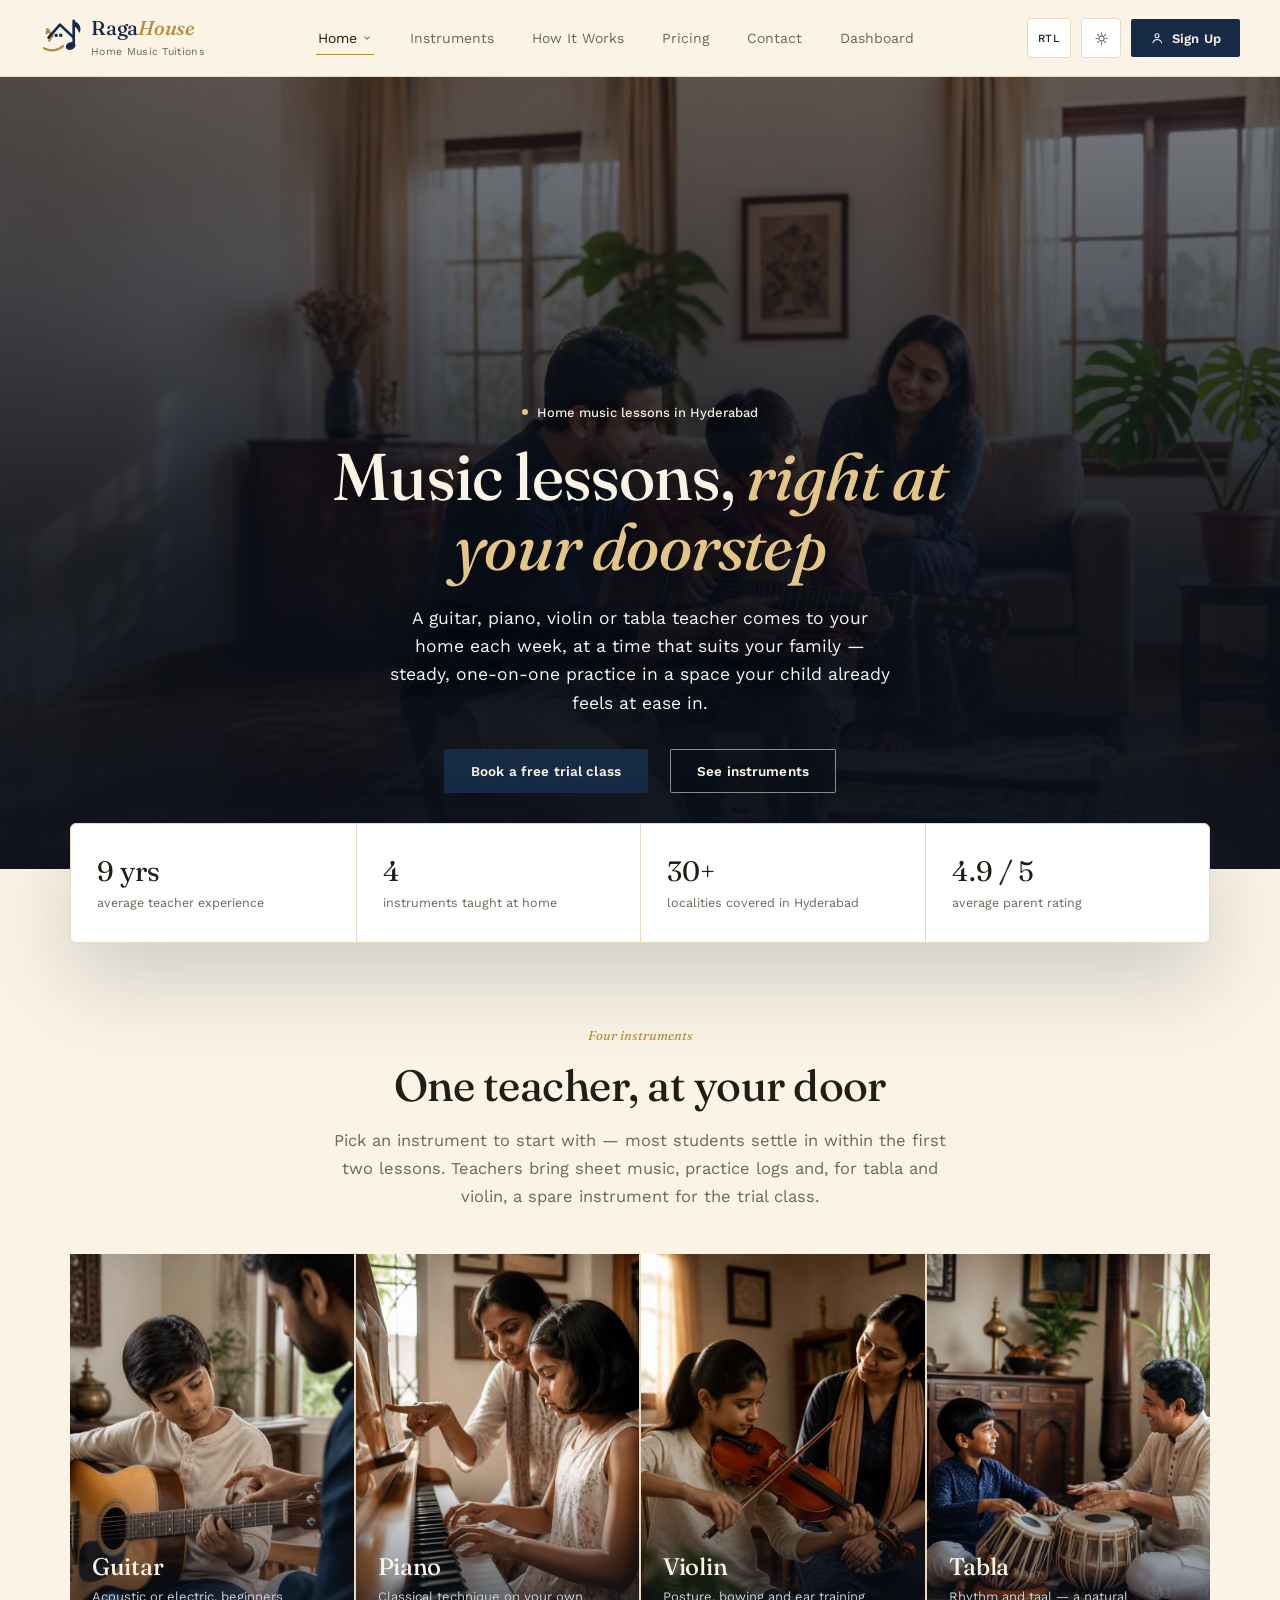
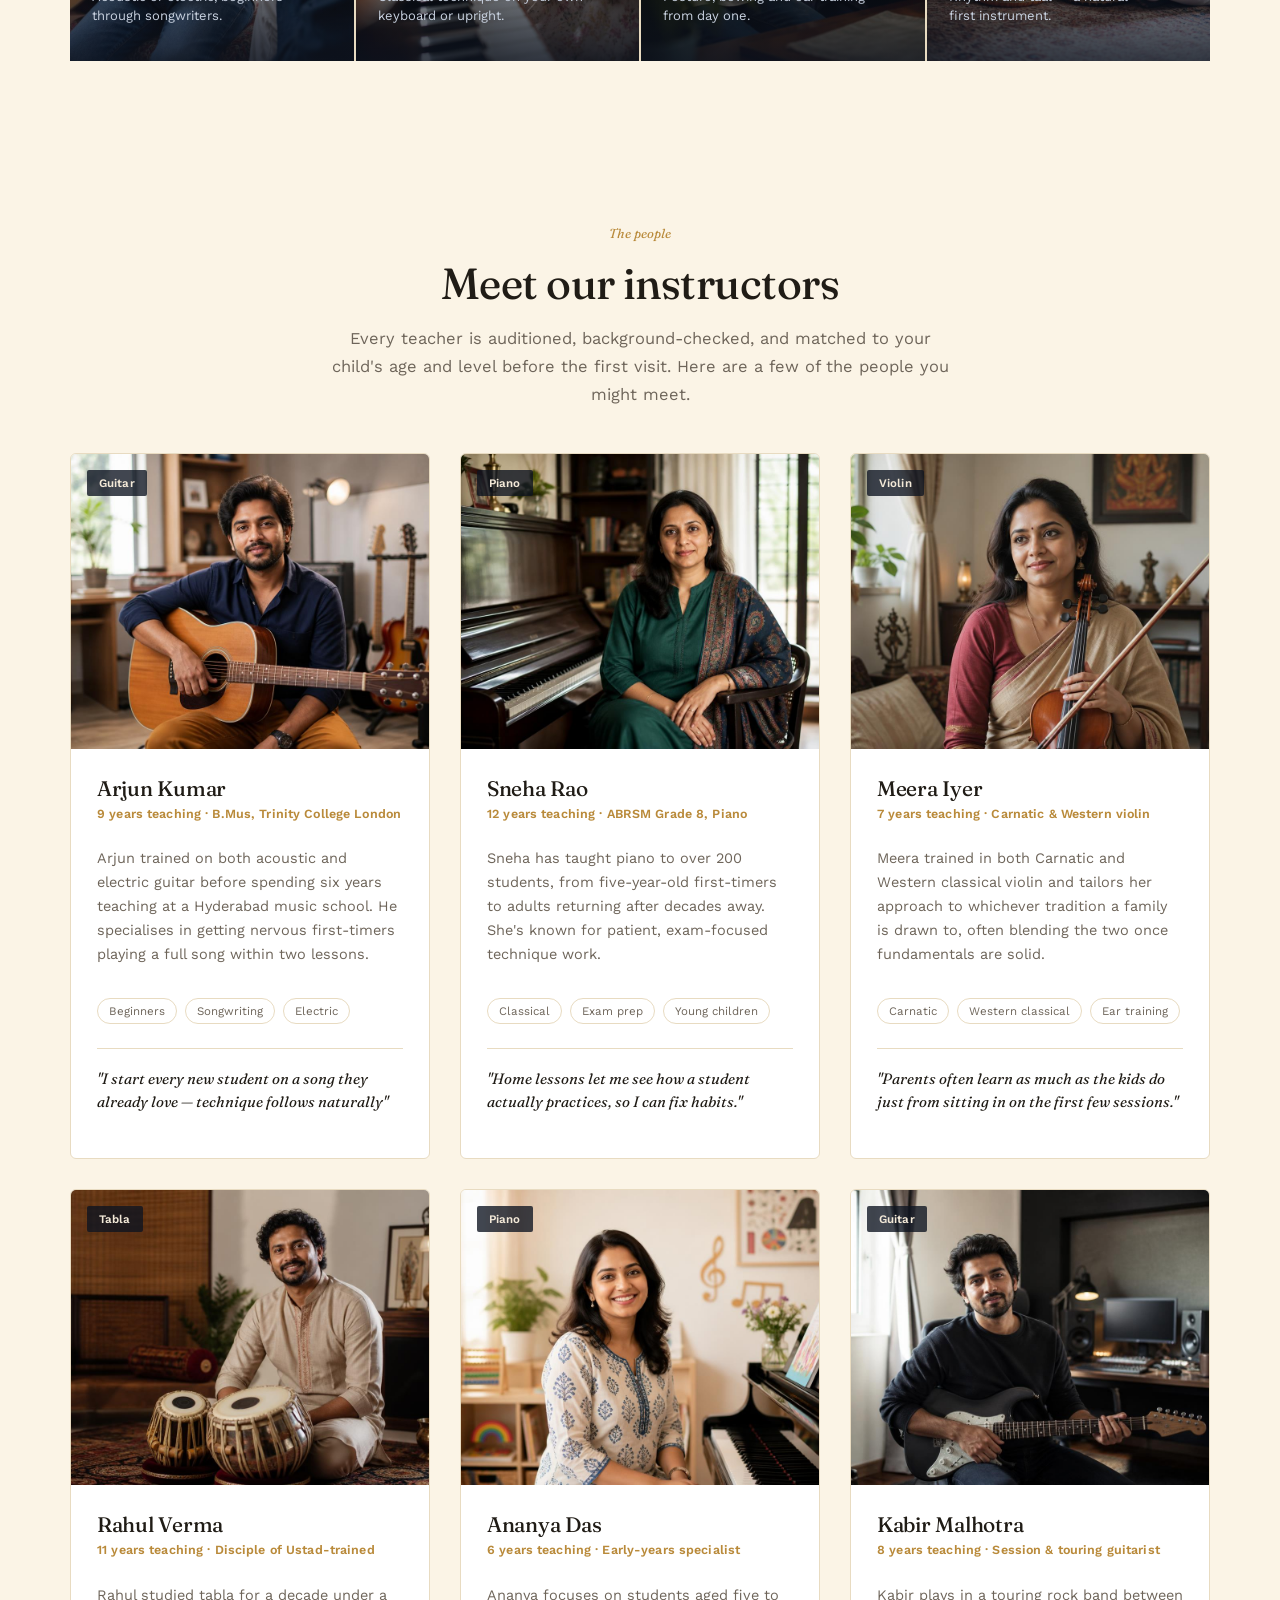
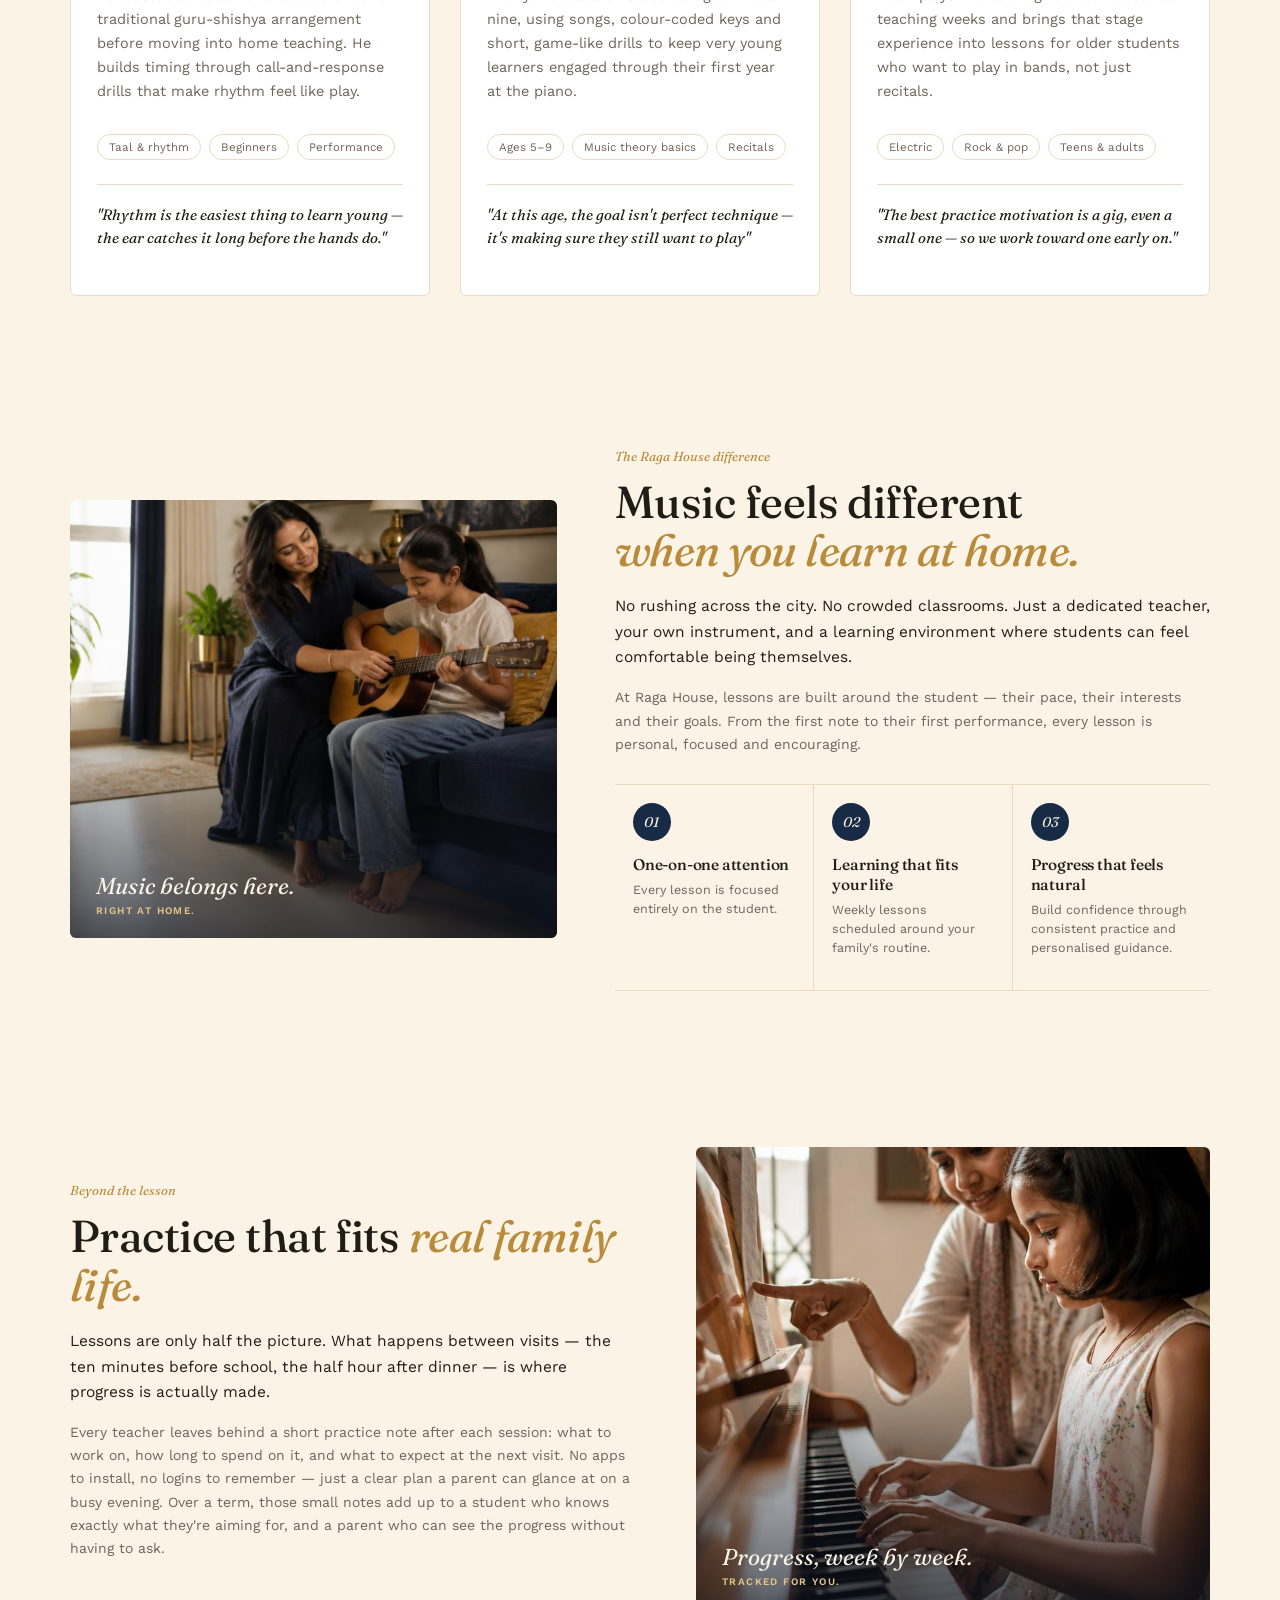
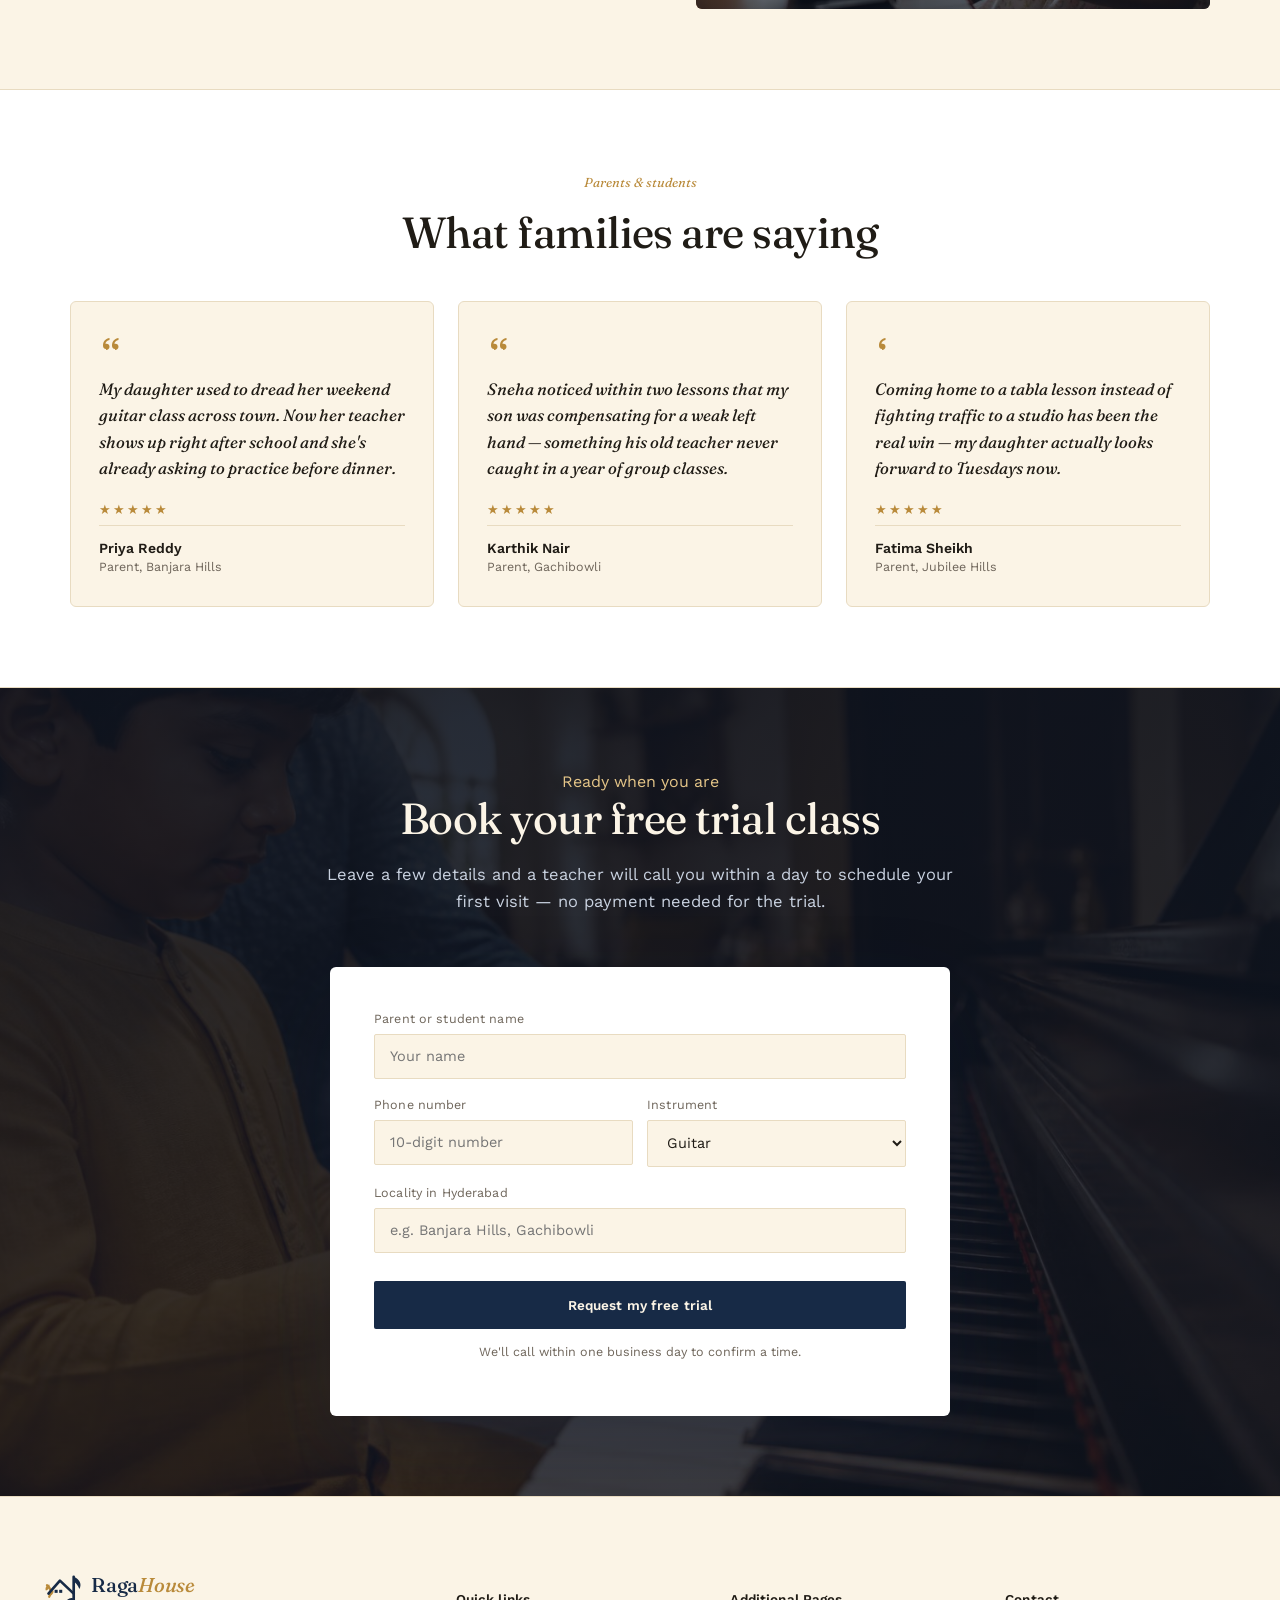
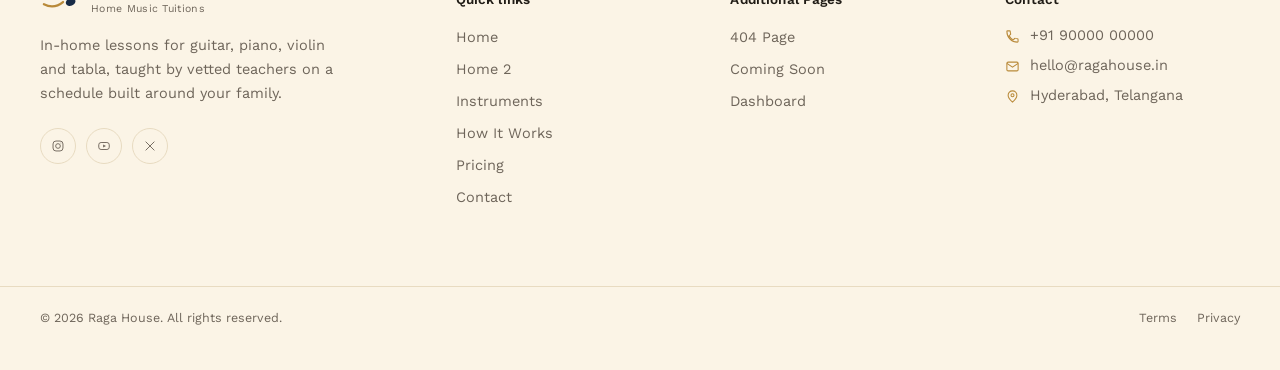
==== commit a592154a: "Add files via upload" ====
--- a/home/index.html
+++ b/home/index.html
@@ -98,10 +98,8 @@
         <h1>Music lessons, <em>right at your doorstep</em></h1>
         <p class="lead">A guitar, piano, violin or tabla teacher comes to your home each week, at a time that suits your family — steady, one-on-one practice in a space your child already feels at ease in.</p>
         <div class="hero-ctas">
-          <a href="../contact/contact.html" class="btn btn-ghost">Book a free trial class</a>
-          <a href="../instruments/instruments.html" class="link-under">See instruments
-            <svg viewBox="0 0 24 24" fill="none" stroke="currentColor" stroke-width="2"><path d="M5 12h14M13 6l6 6-6 6" stroke-linecap="round" stroke-linejoin="round"/></svg>
-          </a>
+          <a href="../contact/contact.html" class="btn btn-primary">Book a free trial class</a>
+          <a href="../instruments/instruments.html" class="btn btn-ghost">See instruments</a>
         </div>
       </div>
     </div>
--- a/home/style.css
+++ b/home/style.css
@@ -71,7 +71,7 @@
 header.site{ background: var(--bg); border-bottom: 1px solid var(--border); position: sticky; top: 0; z-index: 50; }
 header.site .wrap, footer.site .wrap{ max-width: 1320px; }
 .nav-row{ display:flex; align-items:center; justify-content:space-between; height: 76px; gap: 40px; }
-.brand{ display:flex; align-items:center; gap: 12px; flex: none; }
+.brand{ display:flex; align-items:center; gap: 5px; flex: none; }
 .brand-mark{ width: 46px; height:42px; flex: none; display:flex; align-items:center; justify-content:center; }
 .brand-mark svg{ width:100%; height:100%; }
 .brand-text{ line-height:1.2; white-space: nowrap; }
@@ -649,7 +649,7 @@
 @media (max-width: 1180px){
   nav.primary{ gap: 20px; }
   nav.primary > a, .nav-item > a{ font-size: 13.5px; }
-  .brand-sub{ display:none; }
+  header.site .brand-sub{ display:none; }
 }
 @media (max-width: 1100px){
   nav.primary{ display:none; }
@@ -682,6 +682,17 @@
   .testimonial-grid{ grid-template-columns: 1fr; }
   .steps{ grid-template-columns: 1fr; }
   .trial-form{ padding: 28px; }
-  .footer-grid{ grid-template-columns: 1fr; }
-  .footer-bottom{ flex-direction:column; gap:12px; align-items:flex-start; }
+
+  .mobile-panel{ align-items:center; text-align:center; }
+  .mobile-panel > a{ text-align:center; }
+
+  .footer-grid{ grid-template-columns: 1fr; text-align:center; }
+  .footer-brand{ display:flex; flex-direction:column; align-items:center; }
+  .footer-brand .brand{ flex-direction:column; }
+  .footer-desc{ max-width:none; }
+  .socials{ justify-content:center; }
+  .footer-col ul{ align-items:center; }
+  .footer-col li.contact-line{ justify-content:center; }
+  .footer-bottom{ flex-direction:column; gap:12px; align-items:center; justify-content:center; text-align:center; }
+  .footer-bottom-links{ justify-content:center; }
 }
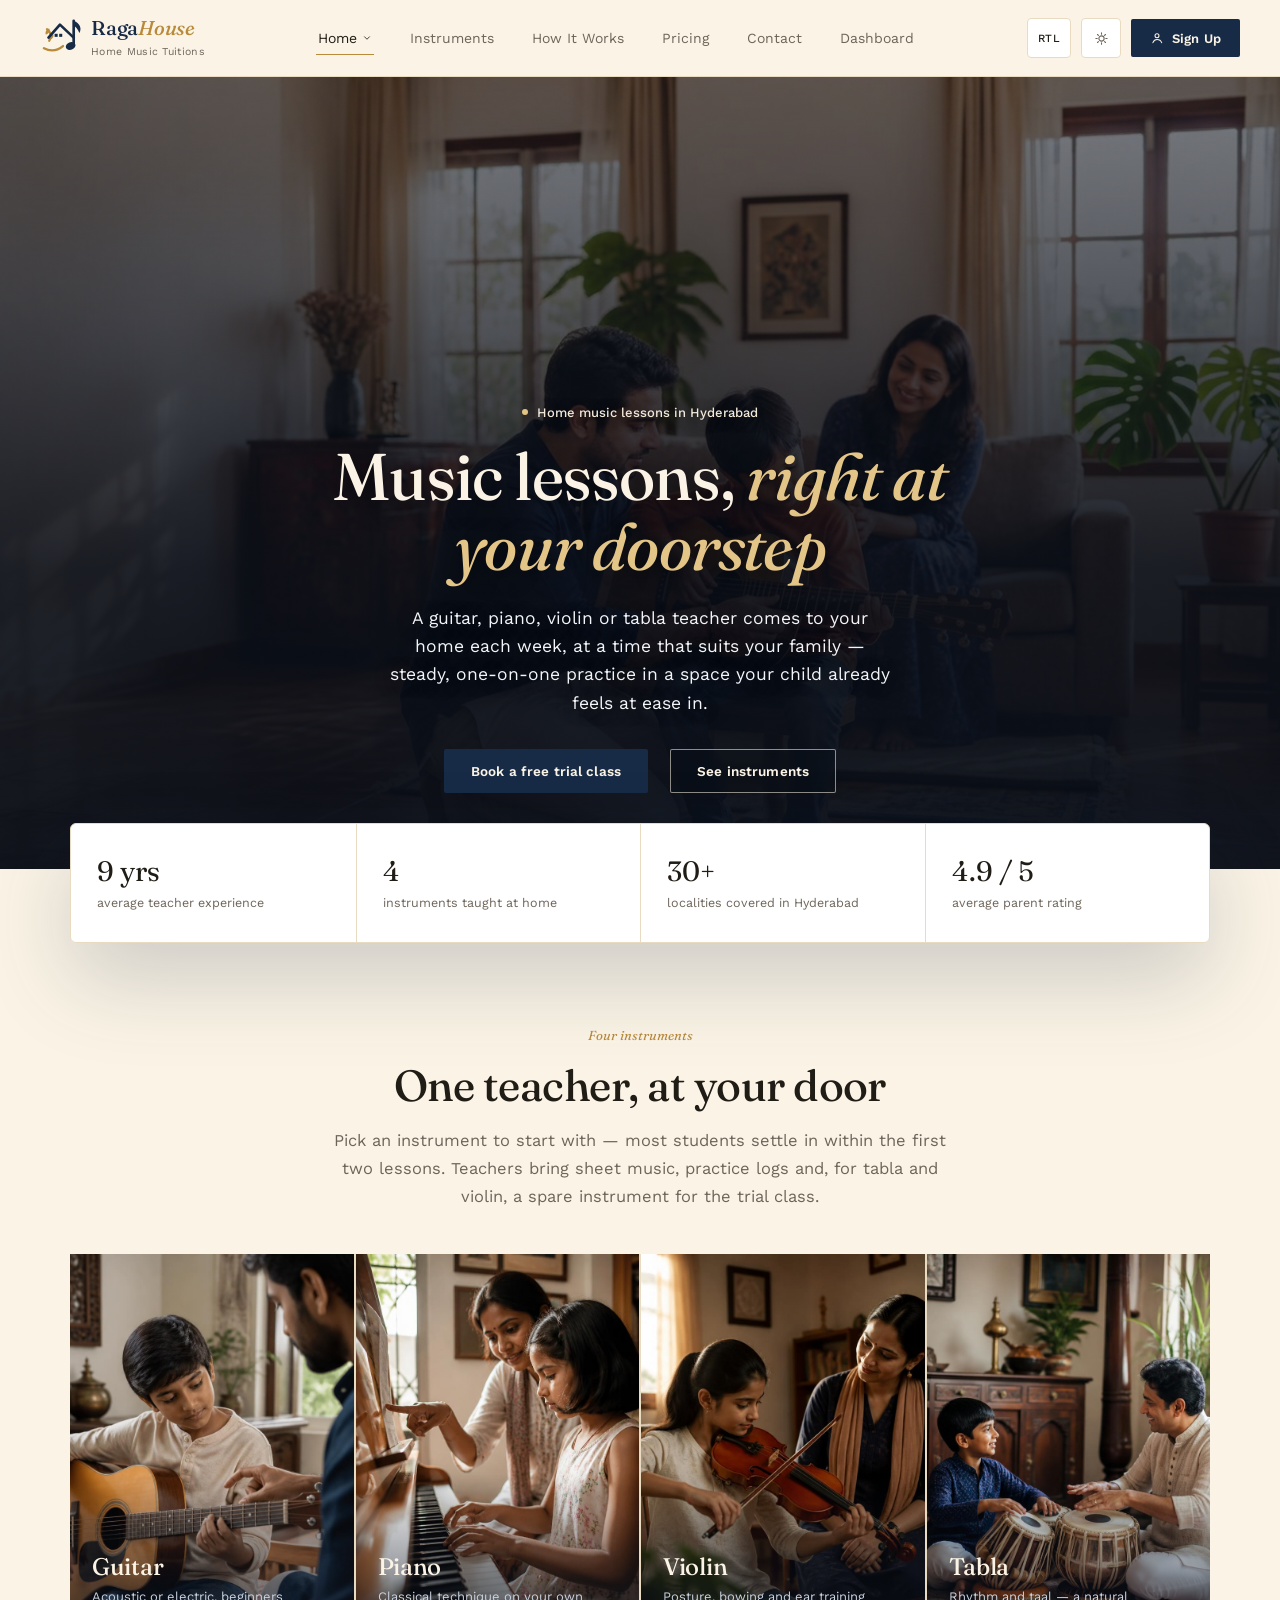
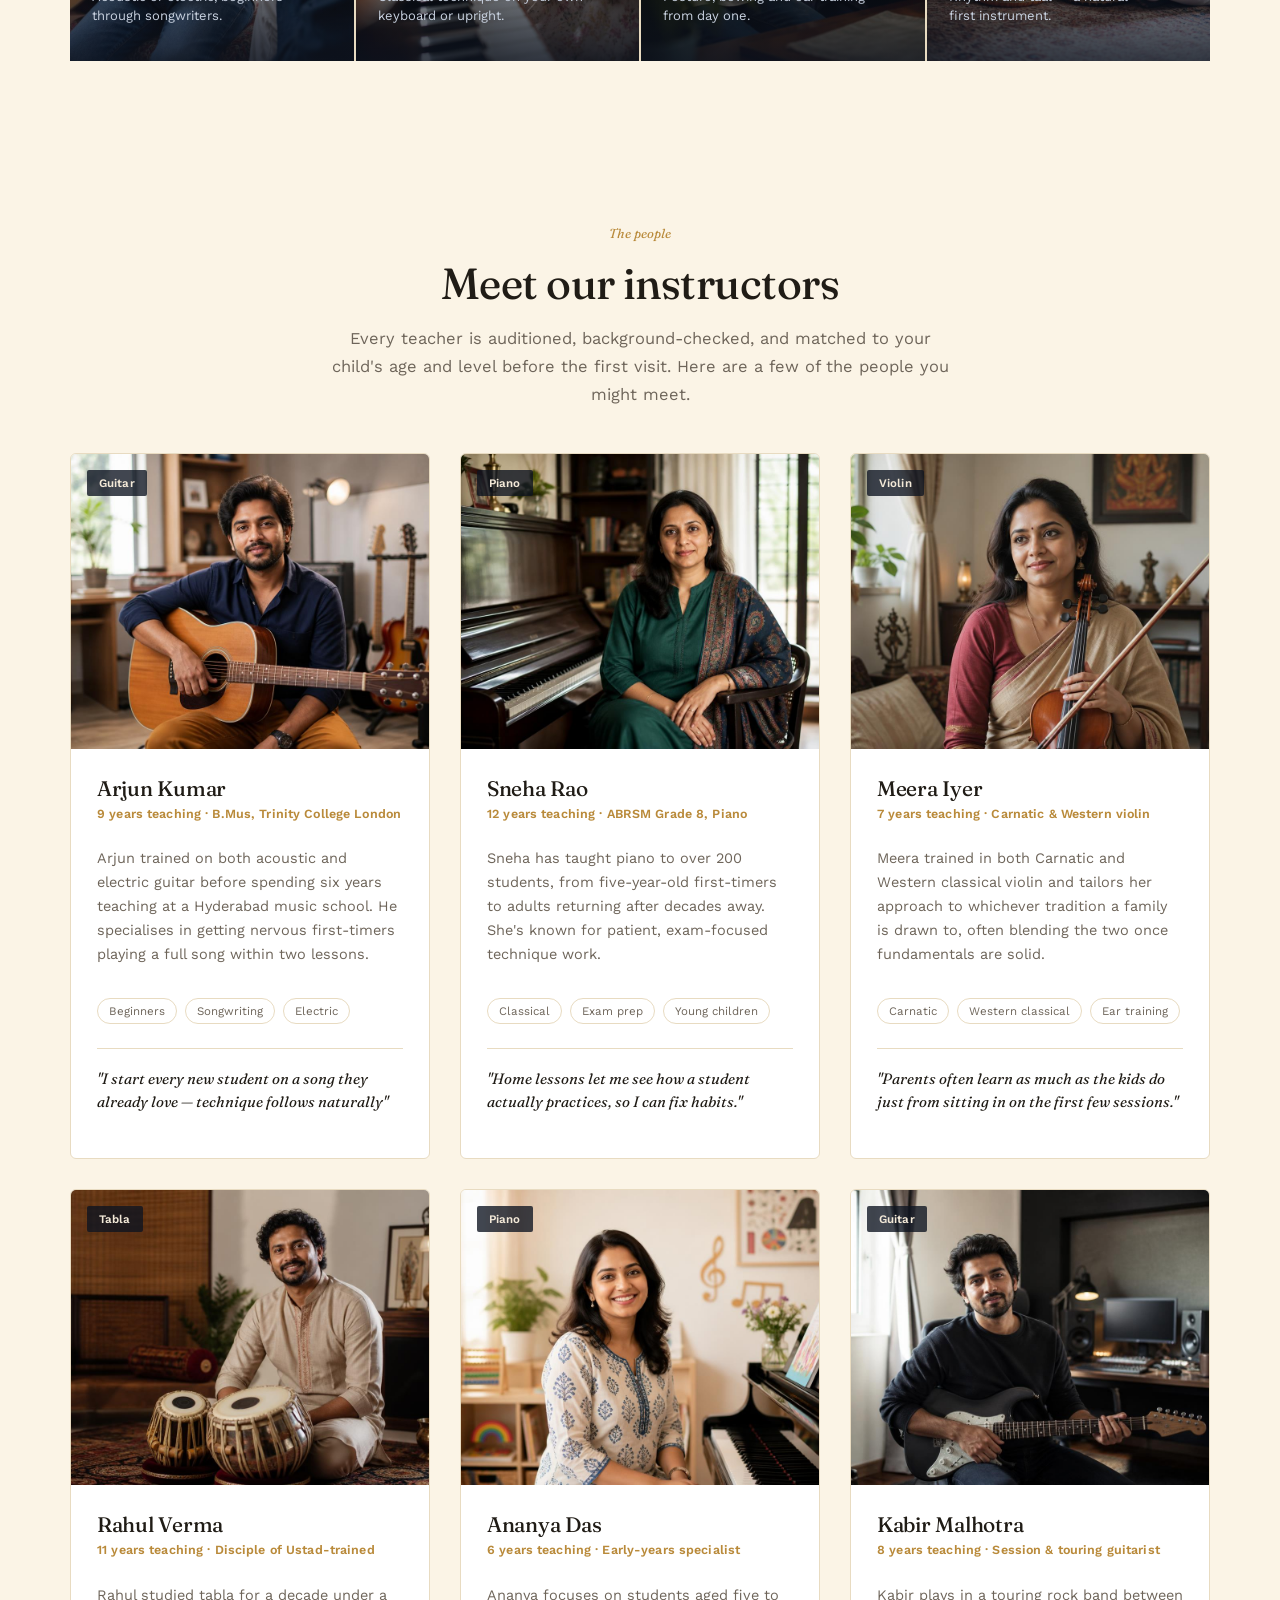
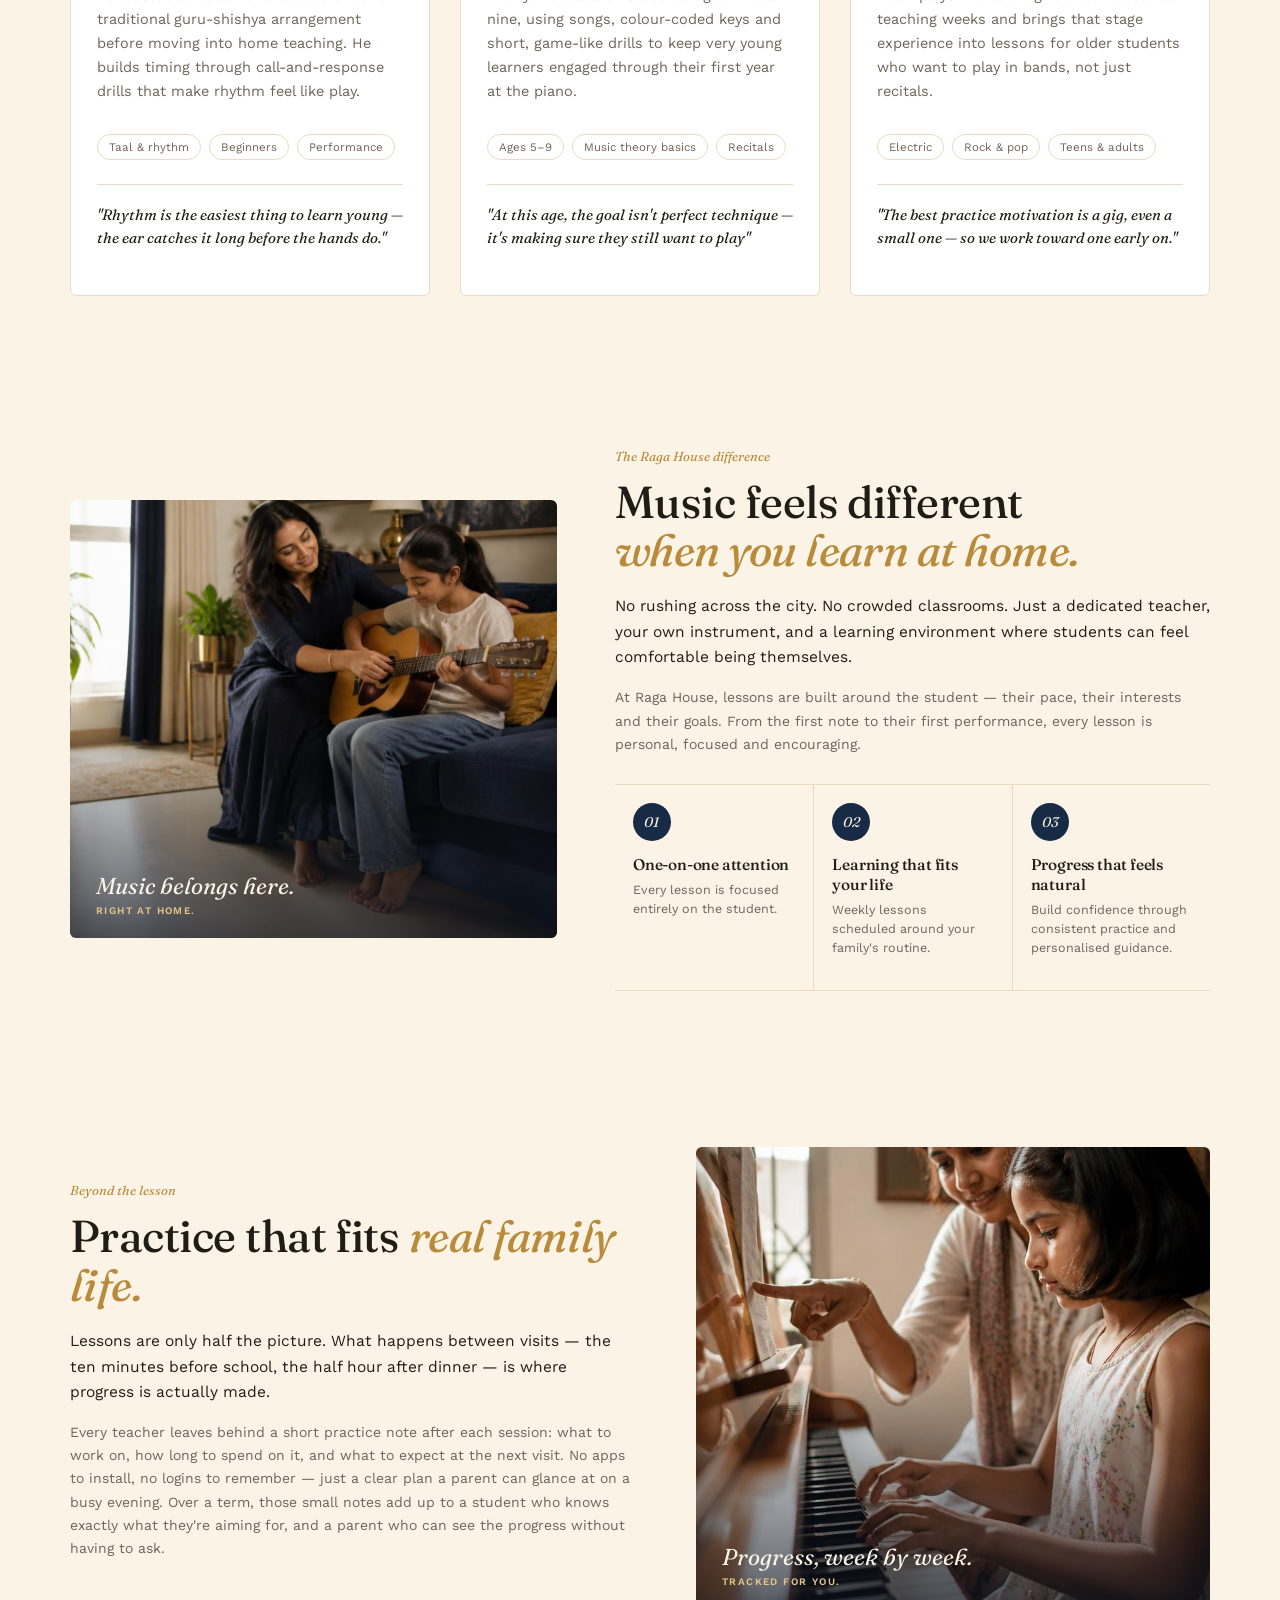
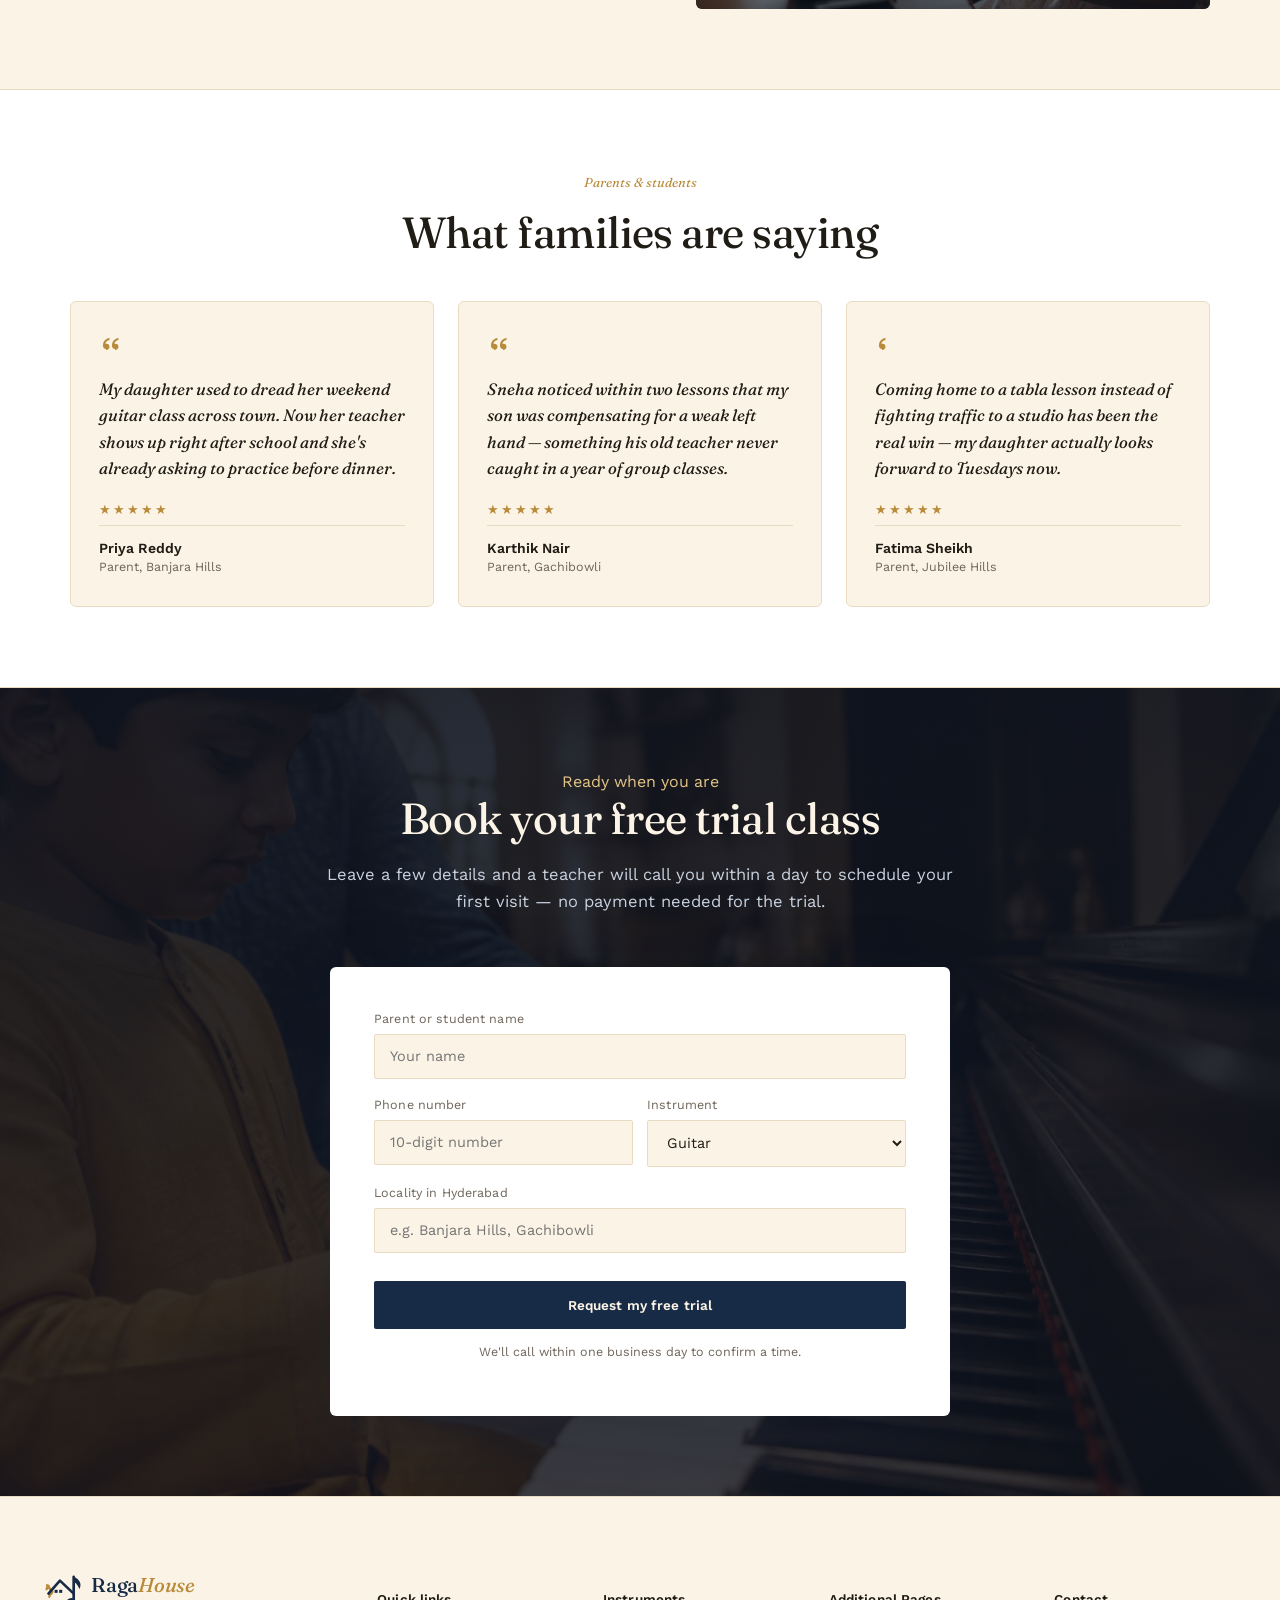
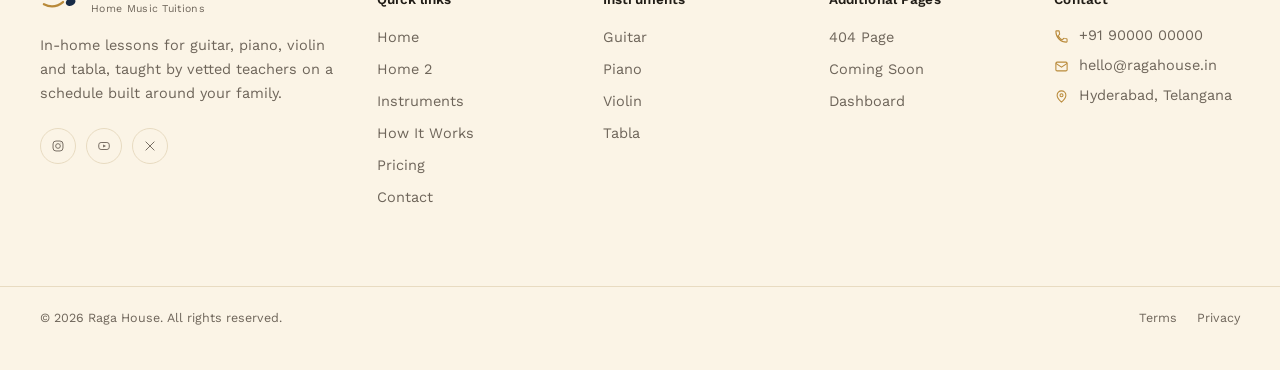
==== commit 0442ae7f: "Add files via upload" ====
--- a/home/index.html
+++ b/home/index.html
@@ -500,6 +500,17 @@
     </div>
 
     <div class="footer-col">
+      <h4>Instruments</h4>
+      <ul>
+        <li><a href="../instruments/instrument-detail.html#guitar">Guitar</a></li>
+        <li><a href="../instruments/instrument-detail.html#piano">Piano</a></li>
+        <li><a href="../instruments/instrument-detail.html#violin">Violin</a></li>
+        <li><a href="../instruments/instrument-detail.html#tabla">Tabla</a></li>
+      </ul>
+    </div>
+
+
+    <div class="footer-col">
       <h4>Additional Pages</h4>
       <ul>
         <li><a href="../additional/404.html">404 Page</a></li>
--- a/home/style.css
+++ b/home/style.css
@@ -1,7 +1,3 @@
-/* =======================================================================
-   RAGA HOUSE — Home Music Tuitions
-   Premium editorial edition — Navy / Gold / Ivory
-   ======================================================================= */
 
 :root{
   --ink: #172A46;             
@@ -94,7 +90,7 @@
 .nav-item:hover > a, .nav-item:focus-within > a{ color: var(--text); }
 .nav-item:hover > a::after, .nav-item:focus-within > a::after, .nav-item > a.active::after{ transform: scaleX(1); }
 .nav-item .caret{ width: 10px; height: 10px; transition: transform .2s ease; flex: none; }
-.nav-item:hover .caret, .nav-item:focus-within .caret{ transform: rotate(180deg); }
+.nav-item:hover .caret, .nav-item:focus-within .caret, .nav-item.open .caret{ transform: rotate(180deg); }
 .dropdown{
   position:absolute; top: 100%; left:50%; transform: translateX(-50%) translateY(4px);
   min-width: 148px; background: var(--surface); border: 1px solid var(--border);
@@ -102,7 +98,7 @@
   opacity:0; visibility:hidden; pointer-events:none;
   transition: opacity .16s ease, transform .16s ease; z-index: 60;
 }
-.nav-item:hover .dropdown, .nav-item:focus-within .dropdown{
+.nav-item:hover .dropdown, .nav-item:focus-within .dropdown, .nav-item.open .dropdown{
   opacity:1; visibility:visible; pointer-events:auto; transform: translateX(-50%) translateY(0);
 }
 .dropdown a{ display:block; padding: 9px 14px; font-size: 13.5px; color: var(--text-soft); border-radius: 2px; }
@@ -234,7 +230,8 @@
 }
 
 .instruments-grid{ display:grid; grid-template-columns: repeat(4, 1fr); gap: 2px; background: var(--border); }
-.inst-card{ position:relative; aspect-ratio: 3/4.3; overflow:hidden; background: var(--surface); }
+.inst-card{ position:relative; aspect-ratio: 3/4.3; overflow:hidden; background: var(--surface); transition: box-shadow .3s ease, transform .3s ease; }
+.inst-card:hover{ transform: translateY(-6px); box-shadow: var(--shadow-lg); z-index: 1; }
 .inst-card img{ width:100%; height:100%; object-fit: cover; transition: transform .6s cubic-bezier(.2,.7,.2,1); }
 .inst-card:hover img{ transform: scale(1.045); }
 .inst-card::after{ content:""; position:absolute; inset:0; background: linear-gradient(0deg, rgba(14,20,32,.82) 0%, rgba(14,20,32,0) 46%); }
@@ -246,7 +243,10 @@
 
 
 .teacher-grid{ display:grid; grid-template-columns: repeat(3, 1fr); gap: 30px; align-items: stretch; }
-.teacher-card{ background: var(--surface); border: 1px solid var(--border); border-radius: var(--radius-lg); overflow:hidden; display:flex; flex-direction:column; }
+.teacher-card{ background: var(--surface); border: 1px solid var(--border); border-radius: var(--radius-lg); overflow:hidden; display:flex; flex-direction:column; transition: transform .3s ease, box-shadow .3s ease, border-color .3s ease; }
+.teacher-card:hover{ transform: translateY(-6px); box-shadow: var(--shadow); border-color: var(--gold); }
+.teacher-card:hover .teacher-photo img{ transform: scale(1.045); }
+.teacher-photo img{ transition: transform .6s cubic-bezier(.2,.7,.2,1); }
 .teacher-photo{ position:relative; aspect-ratio: 4/3.3; overflow:hidden; }
 .teacher-photo img{ width:100%; height:100%; object-fit:cover; }
 .teacher-photo .teacher-tag{ position:absolute; top:16px; inset-inline-start:16px; background: rgba(14,20,32,.78); color:#F3E9D8; font-size:11.5px; font-weight:600; padding: 6px 12px; border-radius: 2px; letter-spacing:.01em; }
@@ -586,7 +586,9 @@
 .testimonial-card{
   display:flex; flex-direction:column; background: var(--bg); border: 1px solid var(--border);
   border-radius: var(--radius-lg); padding: 32px 28px;
-}
+  transition: transform .3s ease, box-shadow .3s ease, border-color .3s ease;
+}
+.testimonial-card:hover{ transform: translateY(-6px); box-shadow: var(--shadow); border-color: var(--gold); }
 .testimonial-card svg.quote{ width: 24px; height: 24px; color: var(--gold); margin-bottom: 18px; flex:none; }
 .testimonial-card blockquote{
   margin:0; flex:1; font-family:'Fraunces', serif; font-size: 16.5px; line-height: 1.6;
@@ -619,7 +621,7 @@
 
 
 footer.site{ background: var(--bg); color: var(--text); border-top: 1px solid var(--border); padding: 76px 0 0; }
-.footer-grid{ display:grid; grid-template-columns: 1.6fr 1fr 1fr 1fr; gap: 40px; padding-bottom: 60px; }
+.footer-grid{ display:grid; grid-template-columns: 1.6fr 1fr 1fr 1fr 1fr; gap: 40px; padding-bottom: 60px; }
 .footer-brand .brand{ margin-bottom: 18px; }
 footer.site .logo-word{ color: var(--logo-ink); }
 footer.site .logo-word em{ color: var(--logo-gold); }
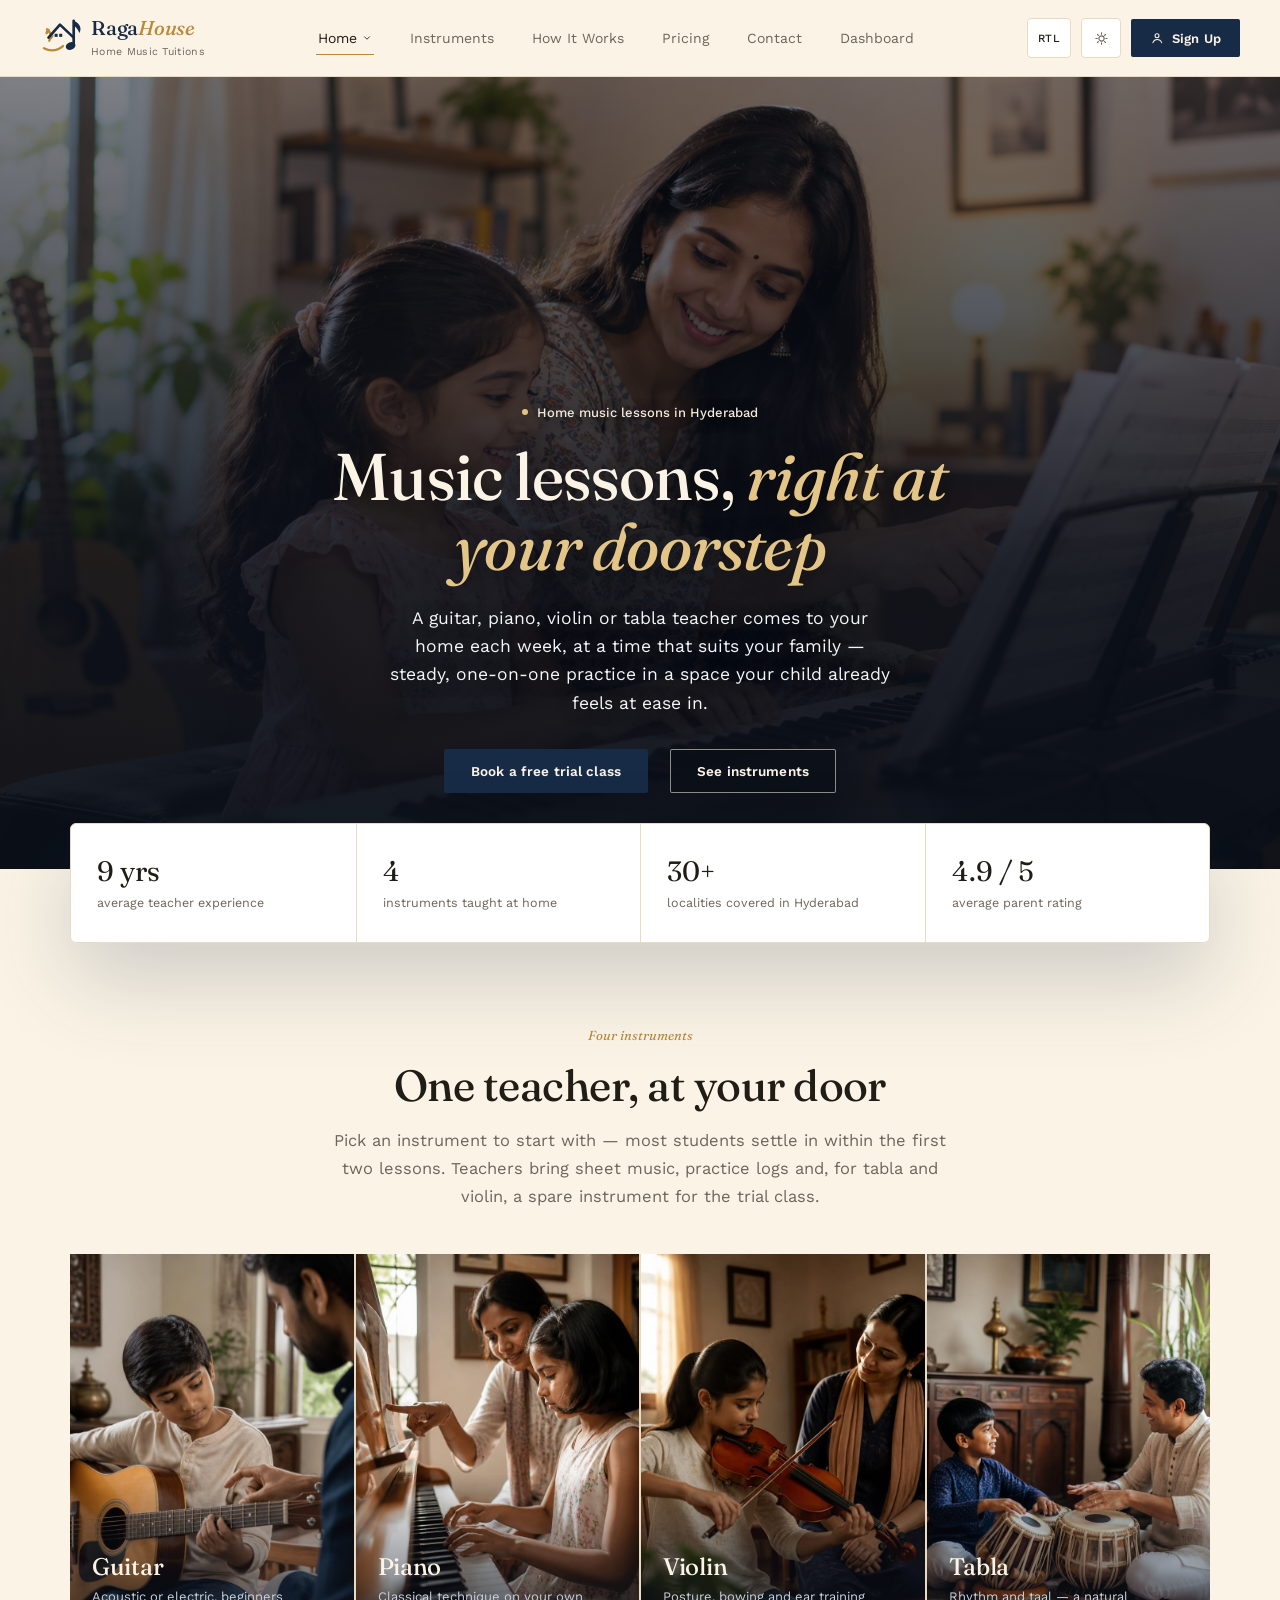
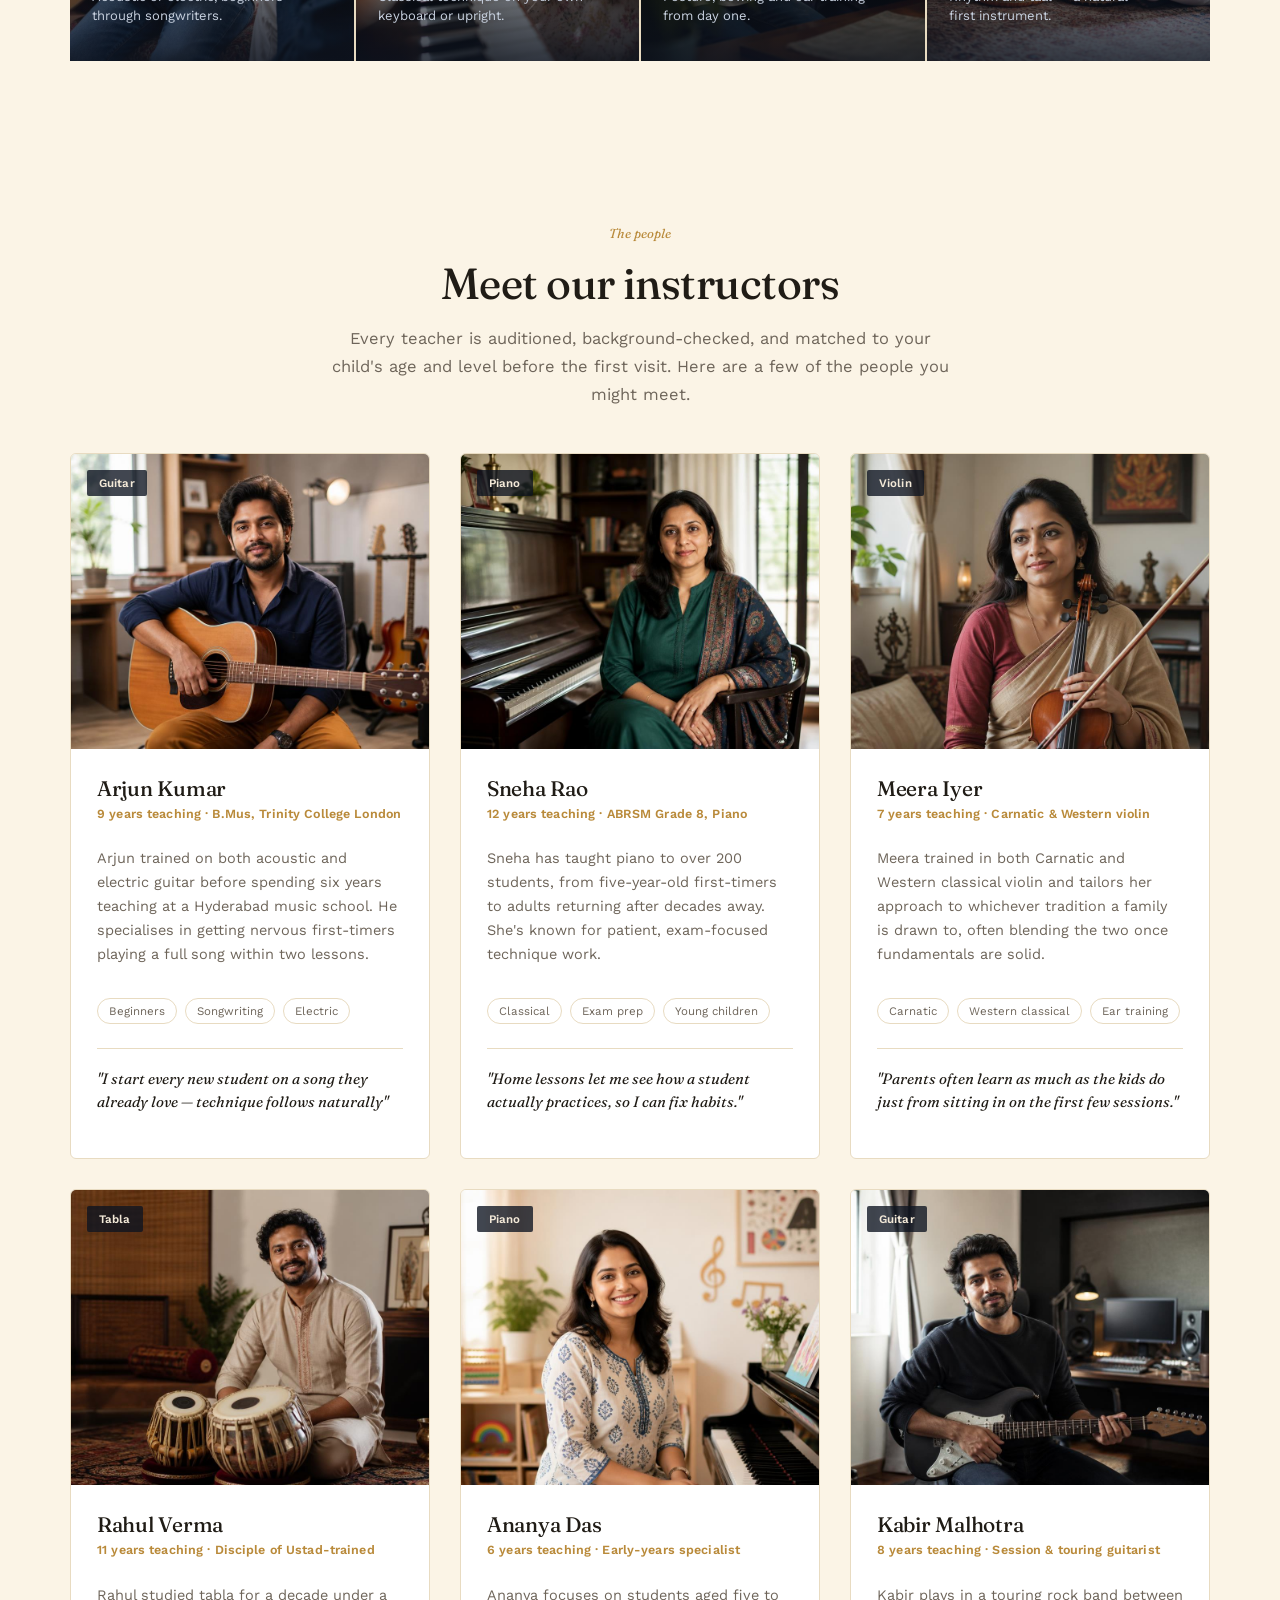
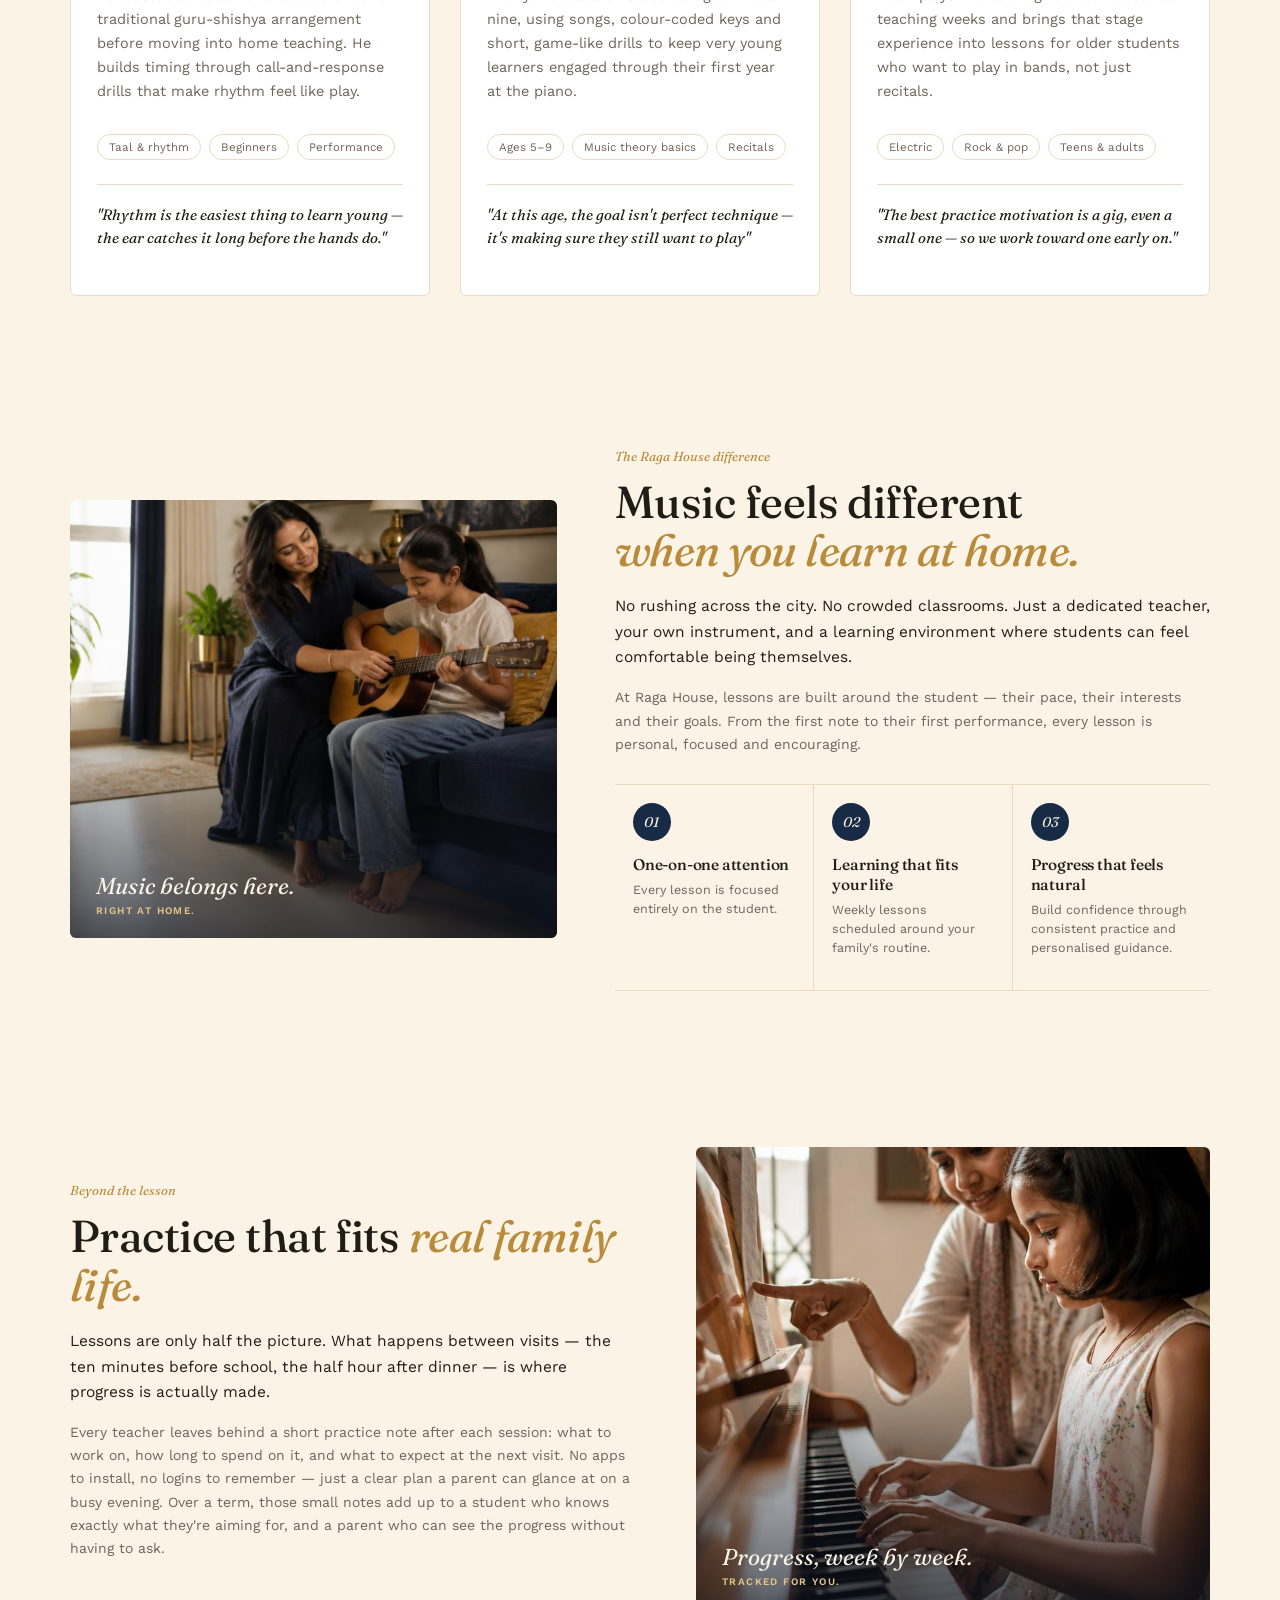
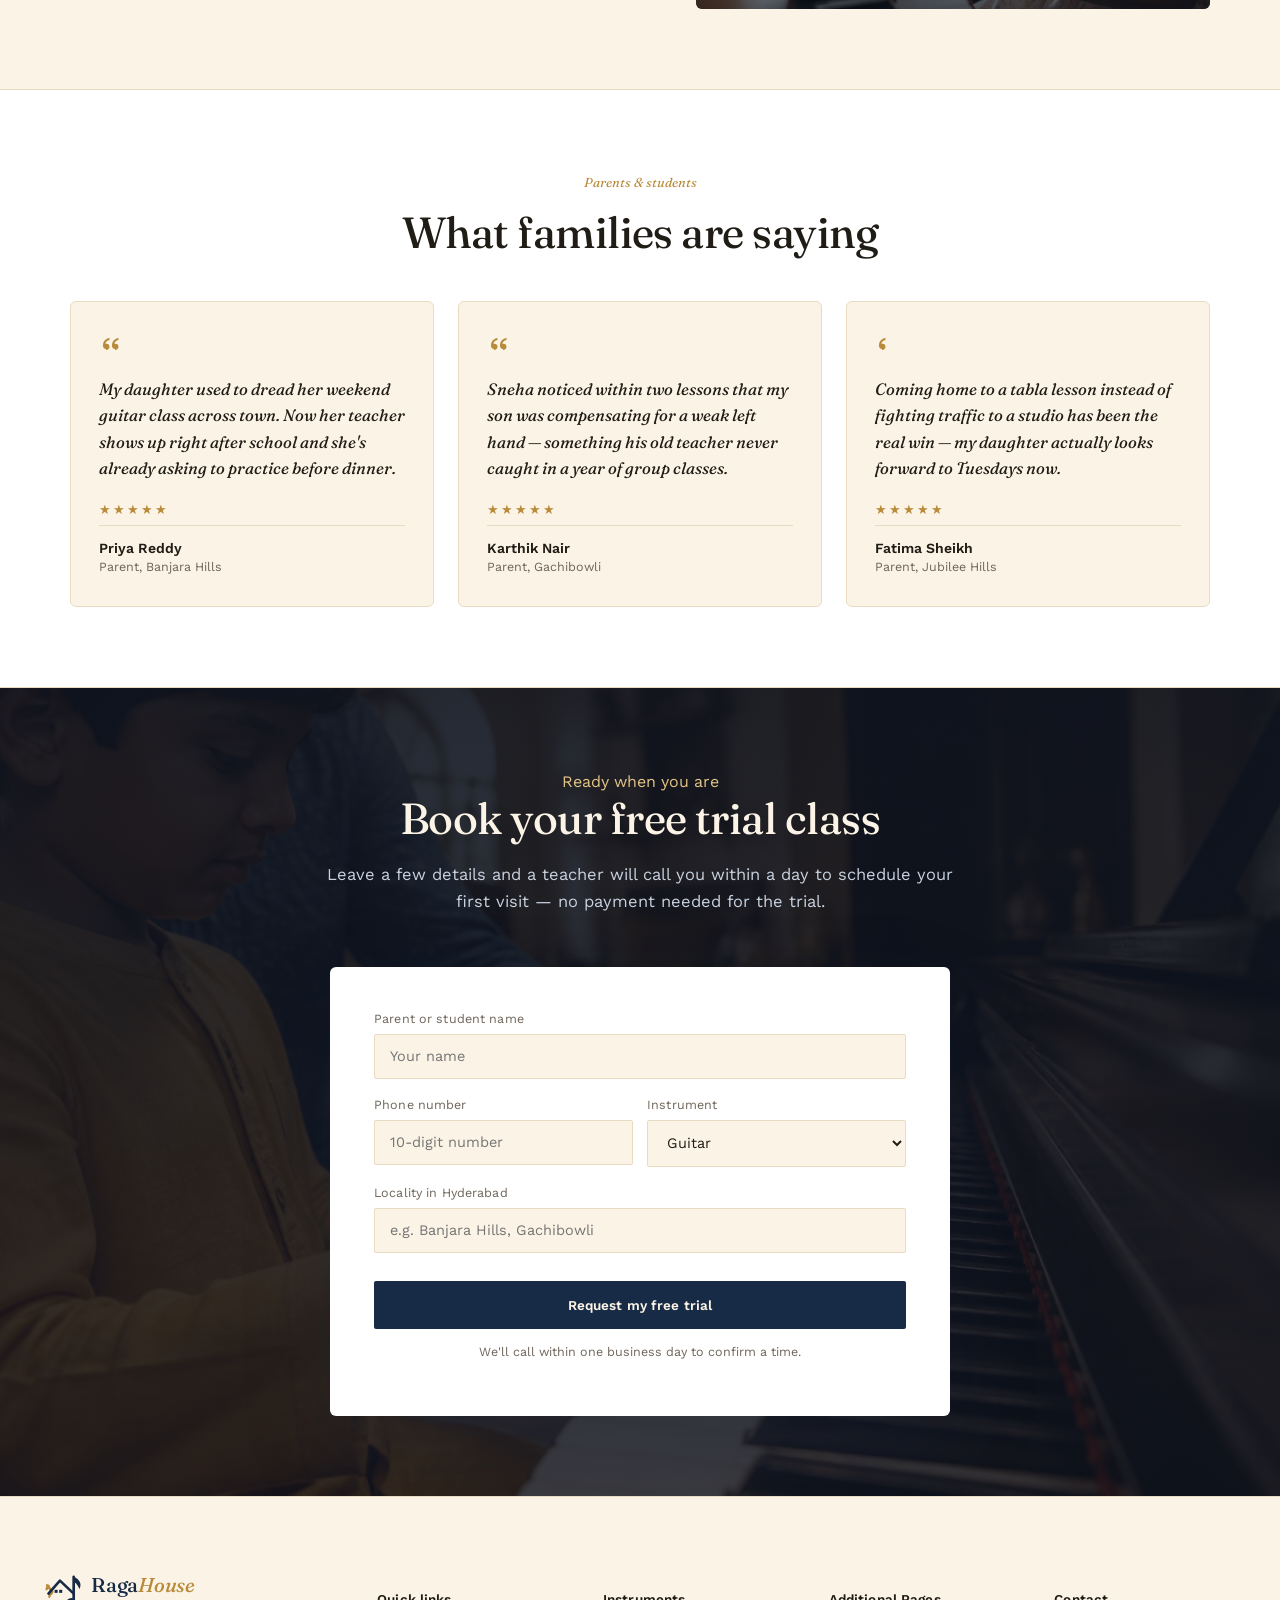
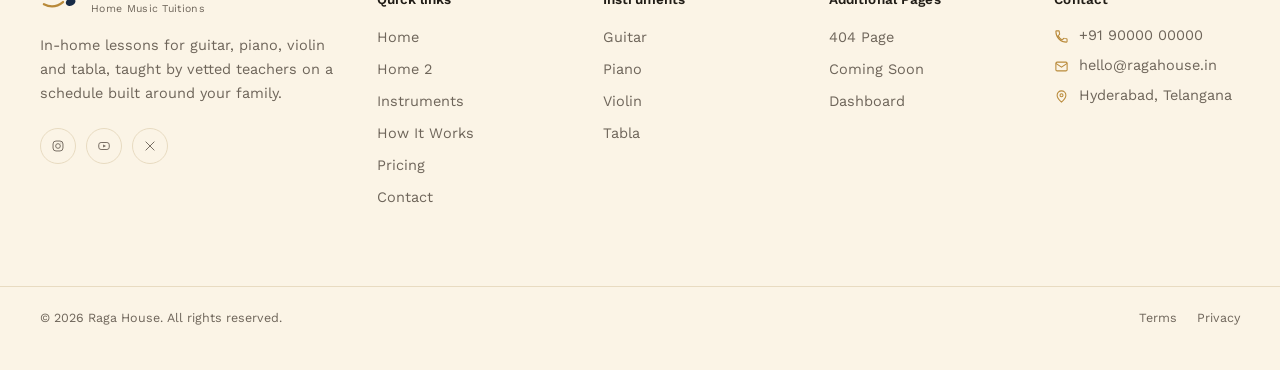
==== commit 34812c9c: "Add files via upload" ====
--- a/home/index.html
+++ b/home/index.html
@@ -91,7 +91,11 @@
 
 <section class="hero" id="top">
   <div class="hero-frame">
-    <img src="images/raga-hero.jpg" alt="Music teacher giving a home lesson">
+    <img
+      src="[data-uri]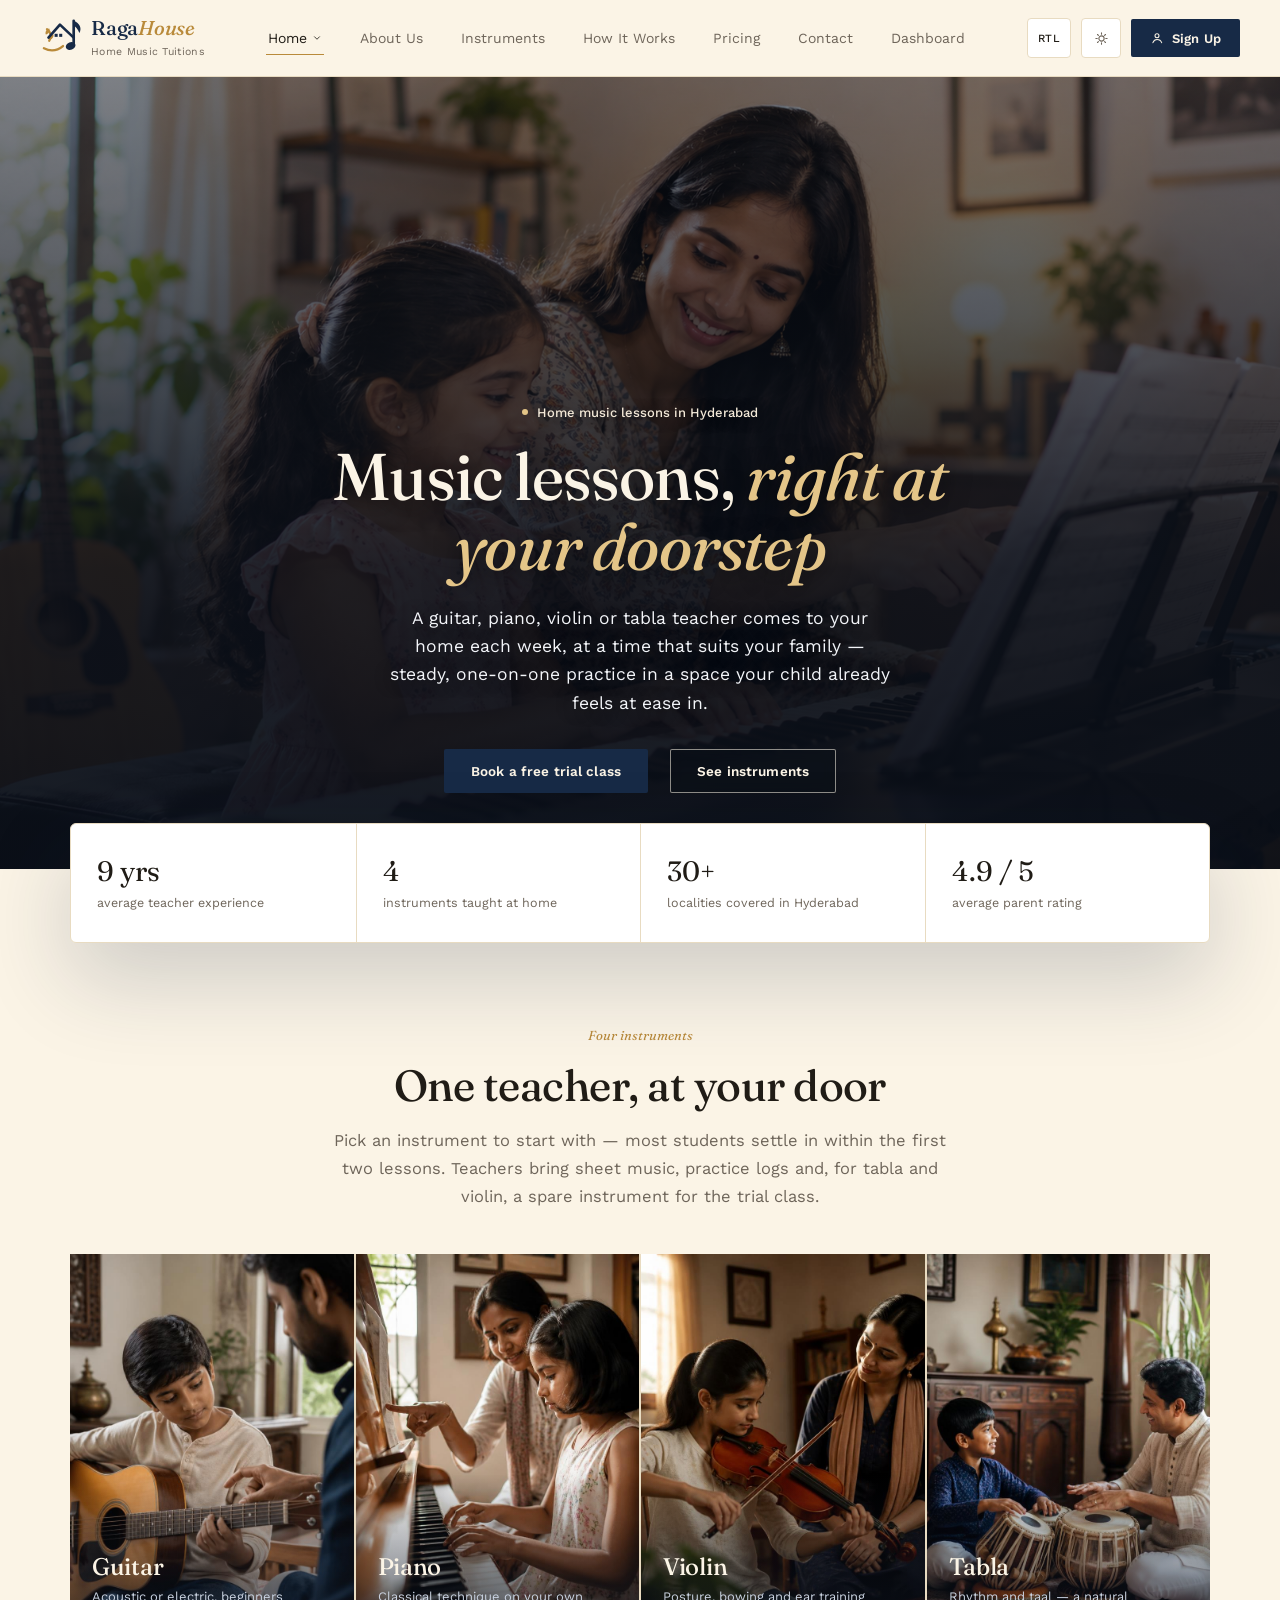
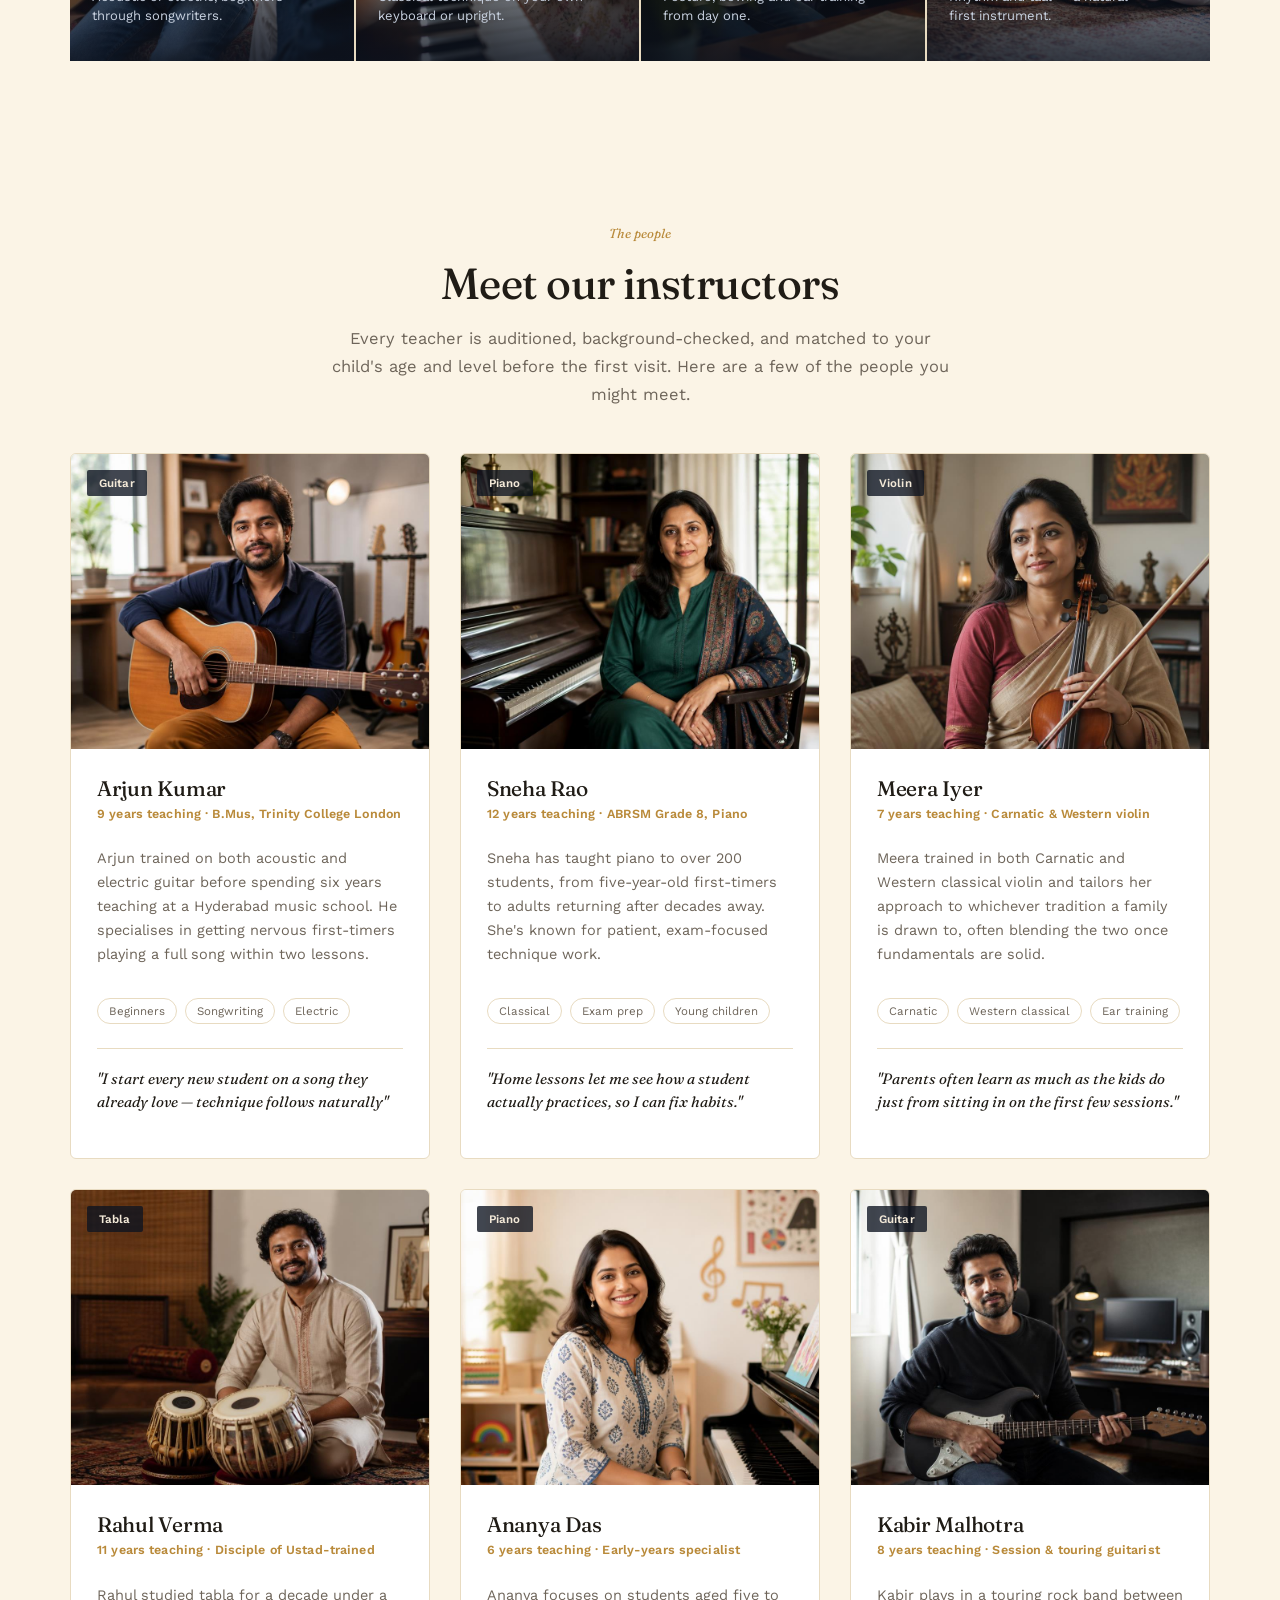
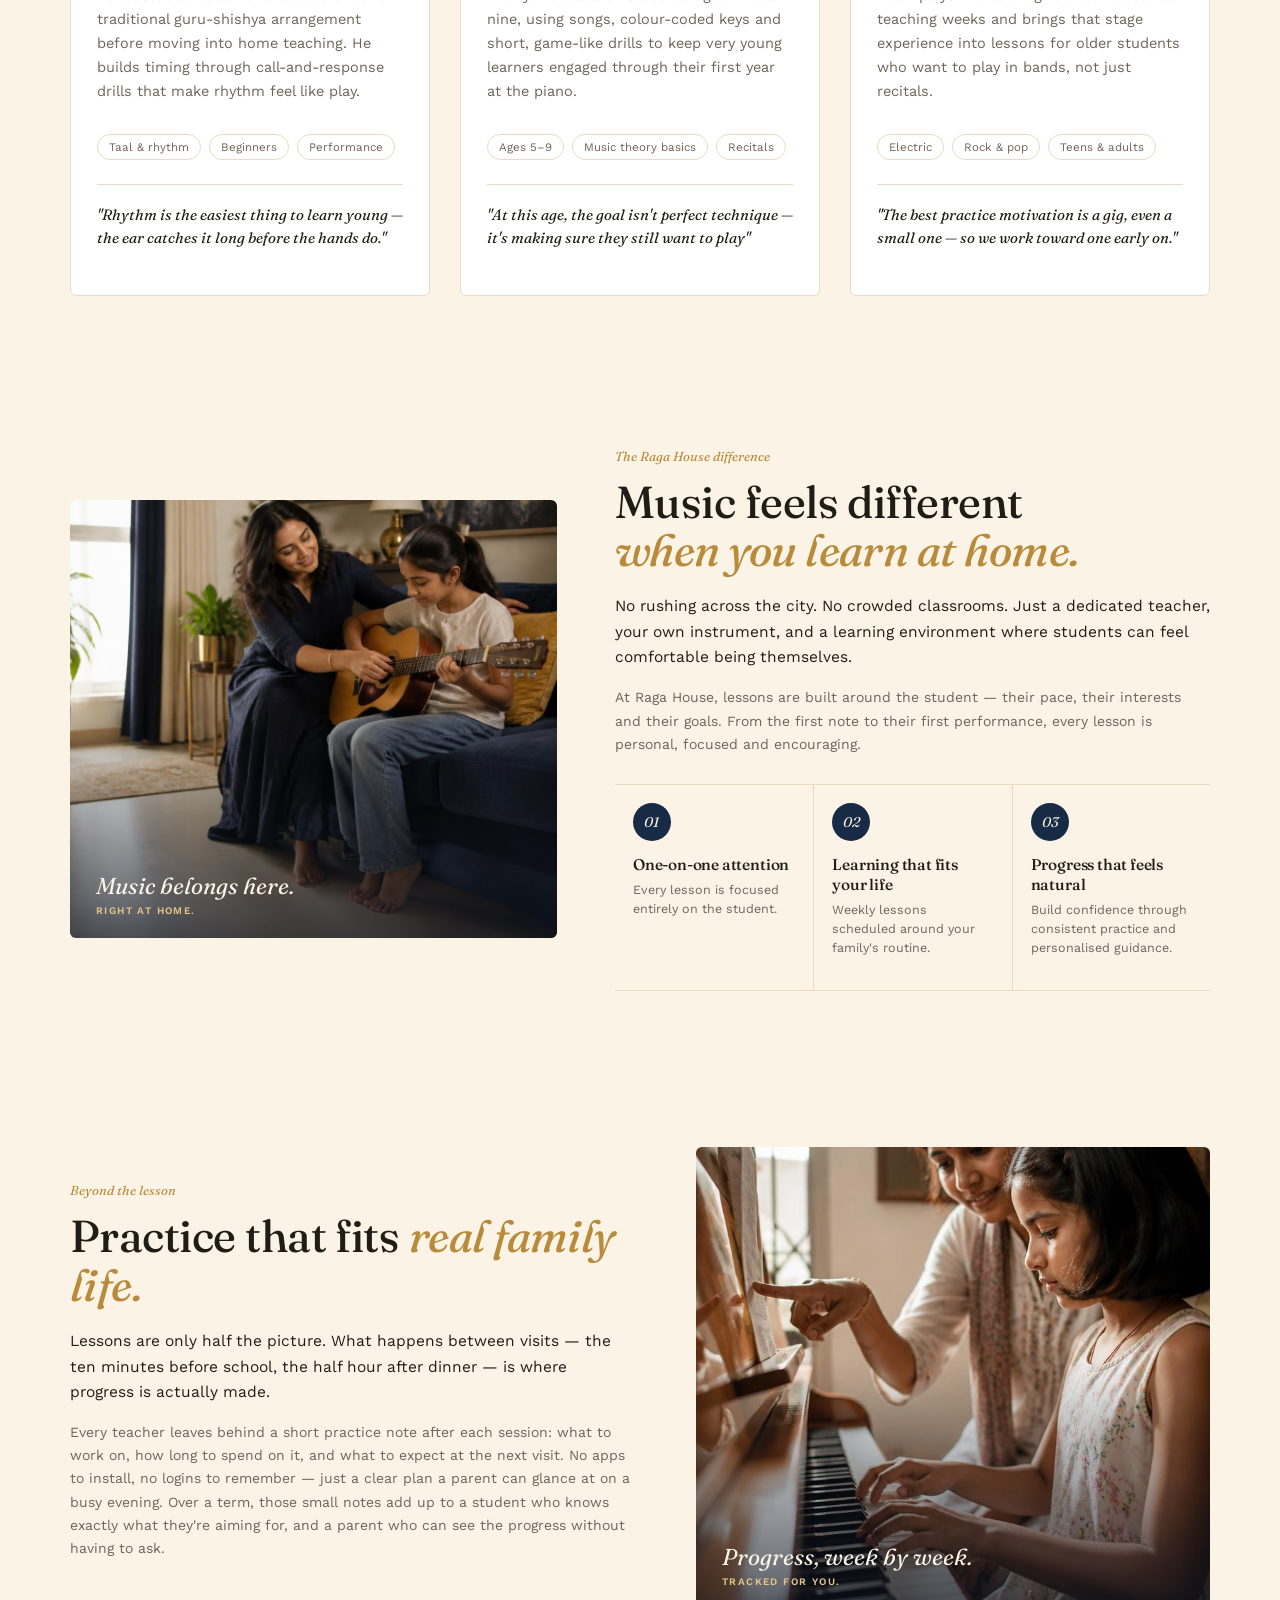
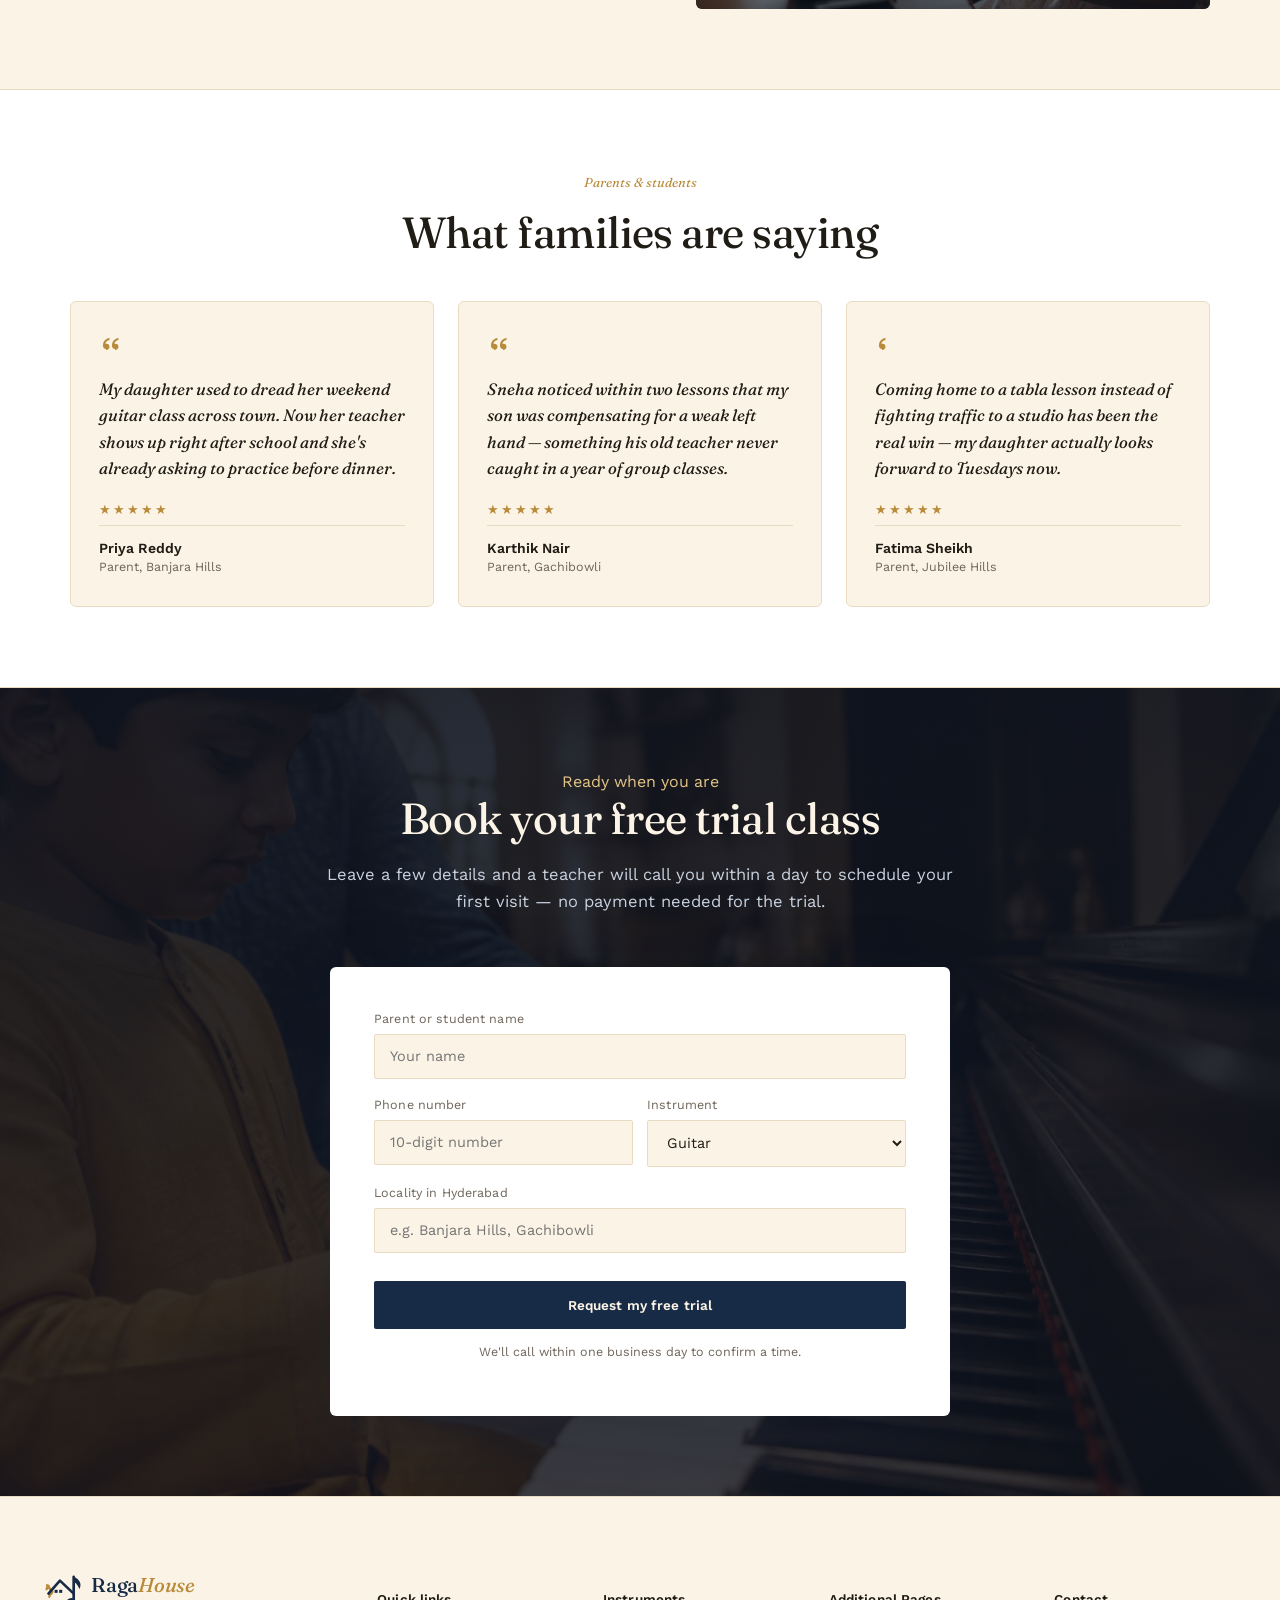
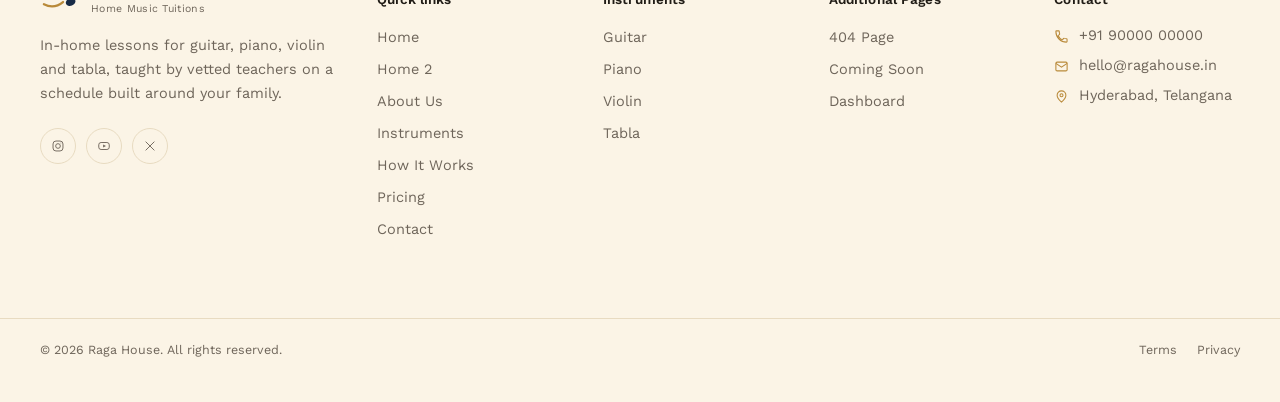
==== commit 593e4853: "Add files via upload" ====
--- a/home/index.html
+++ b/home/index.html
@@ -46,6 +46,7 @@
           <a href="../home2/home-2.html">Home 2</a>
         </div>
       </div>
+      <a href="../about/about.html">About Us</a>
       <a href="../instruments/instruments.html">Instruments</a>
       <a href="../how-it-works/how-it-works.html">How It Works</a>
       <a href="../pricing/pricing.html">Pricing</a>
@@ -76,7 +77,8 @@
       <a href="../home2/home-2.html">Home 2</a>
     </details>
     
-    <a href="../instruments/instruments.html">Instruments</a>
+    <a href="../about/about.html">About Us</a>
+      <a href="../instruments/instruments.html">Instruments</a>
     <a href="../how-it-works/how-it-works.html">How It Works</a>
     <a href="../pricing/pricing.html">Pricing</a>
     <a href="../contact/contact.html">Contact</a>
@@ -496,6 +498,7 @@
       <ul>
         <li><a href="../home/index.html">Home</a></li>
         <li><a href="../home2/home-2.html">Home 2</a></li>
+        <li><a href="../about/about.html">About Us</a></li>
         <li><a href="../instruments/instruments.html">Instruments</a></li>
         <li><a href="../how-it-works/how-it-works.html">How It Works</a></li>
         <li><a href="../pricing/pricing.html">Pricing</a></li>
